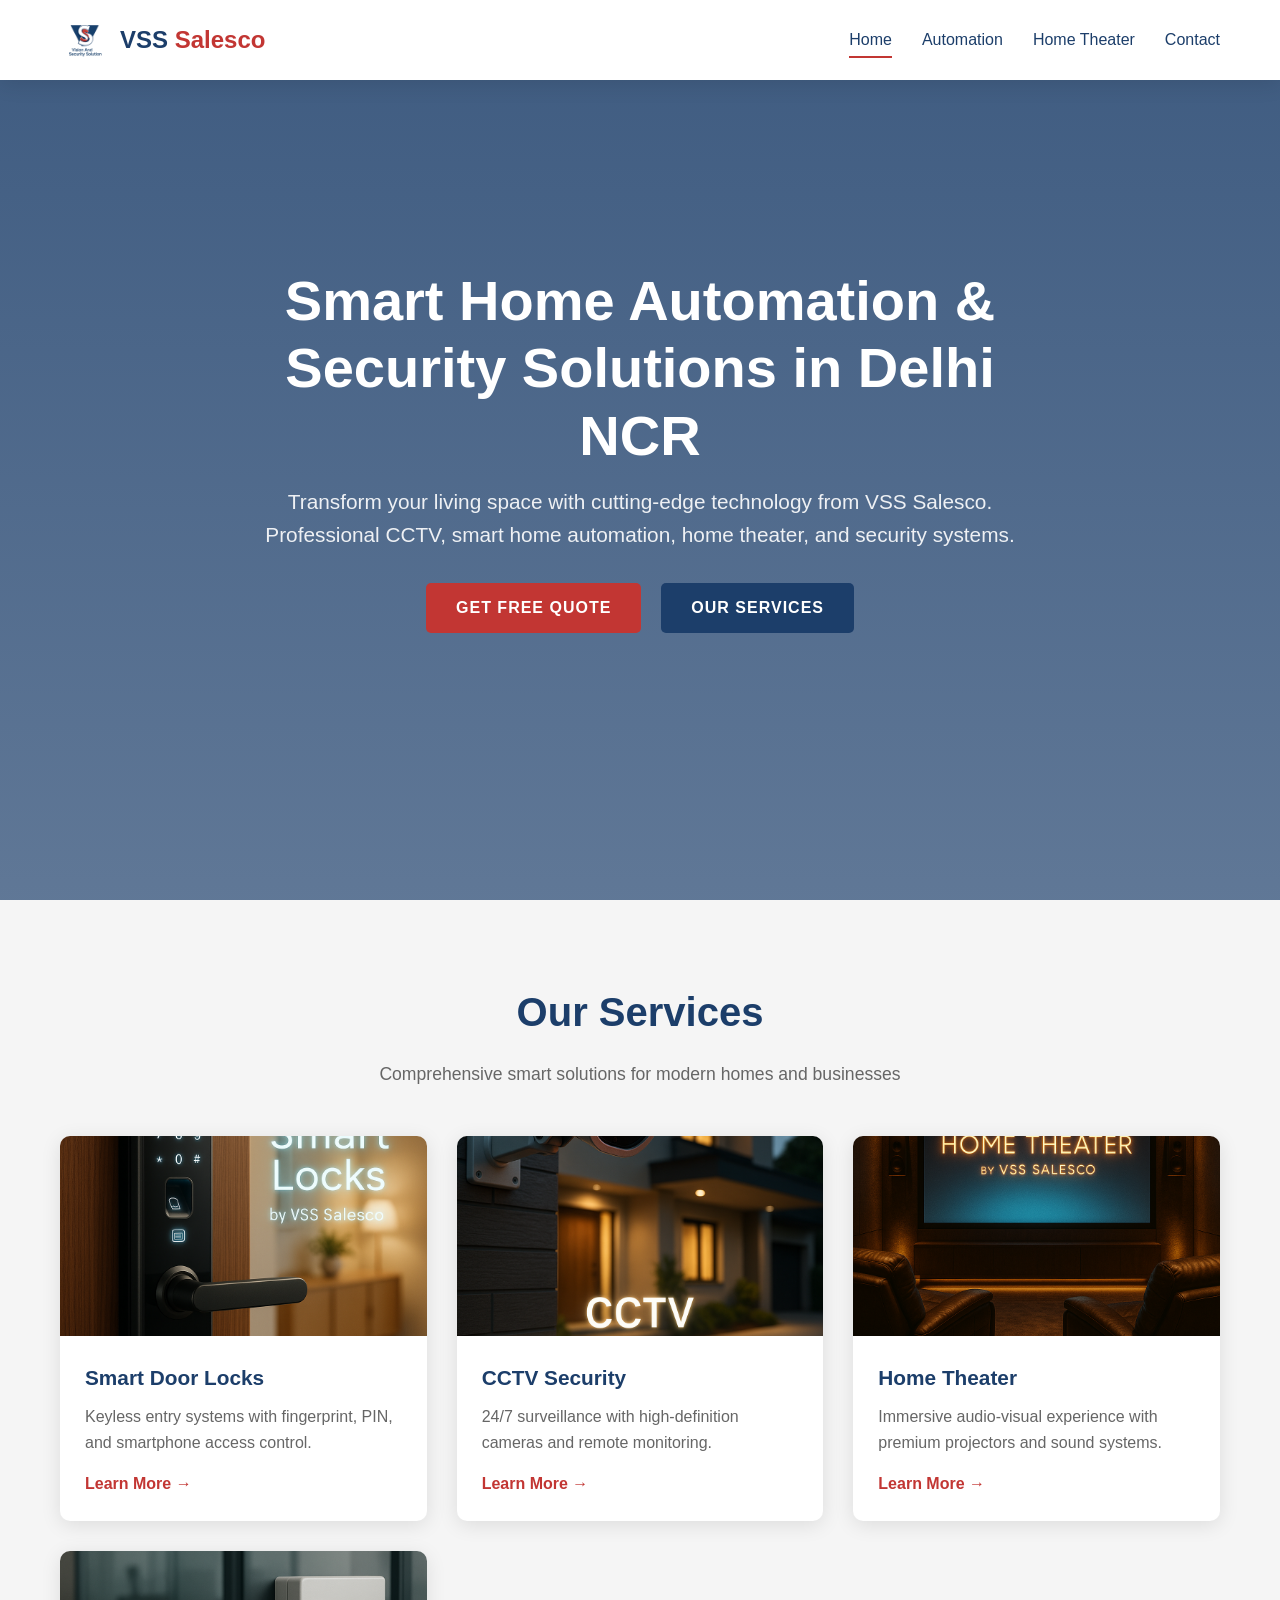
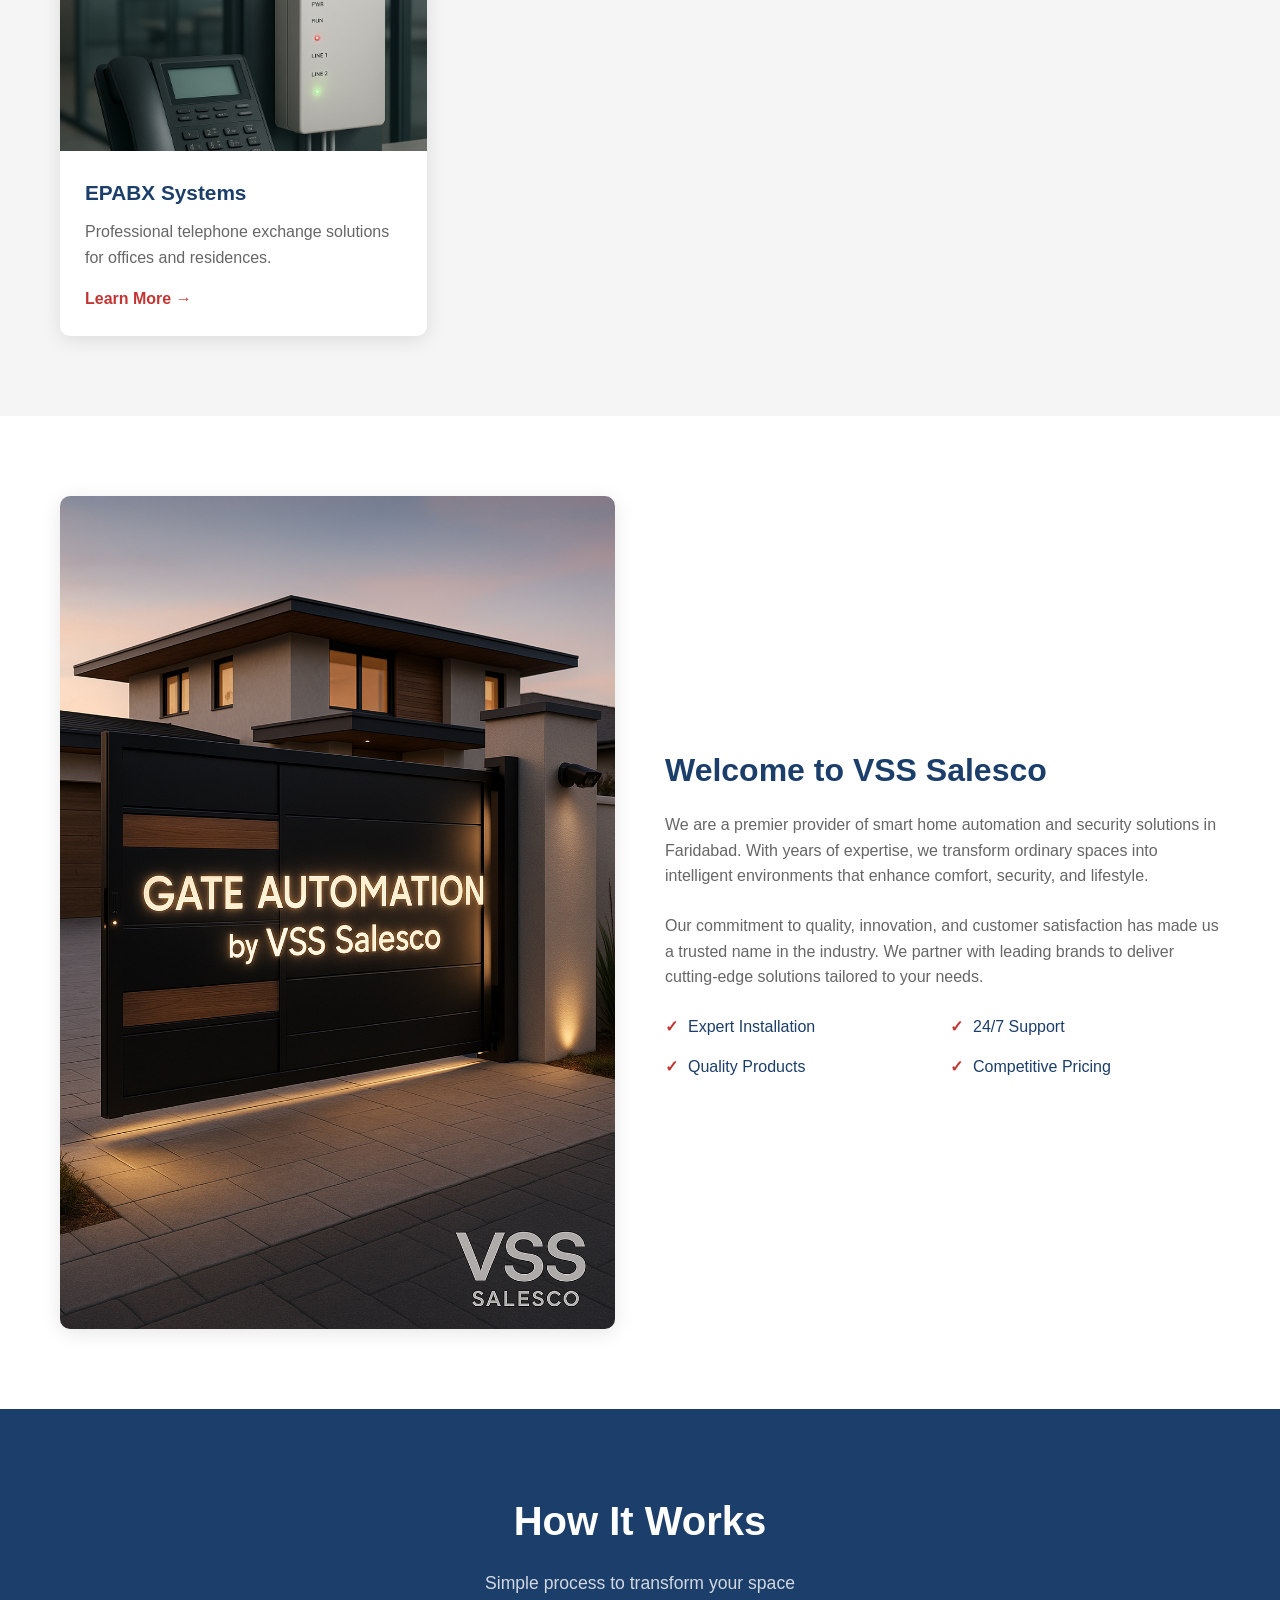
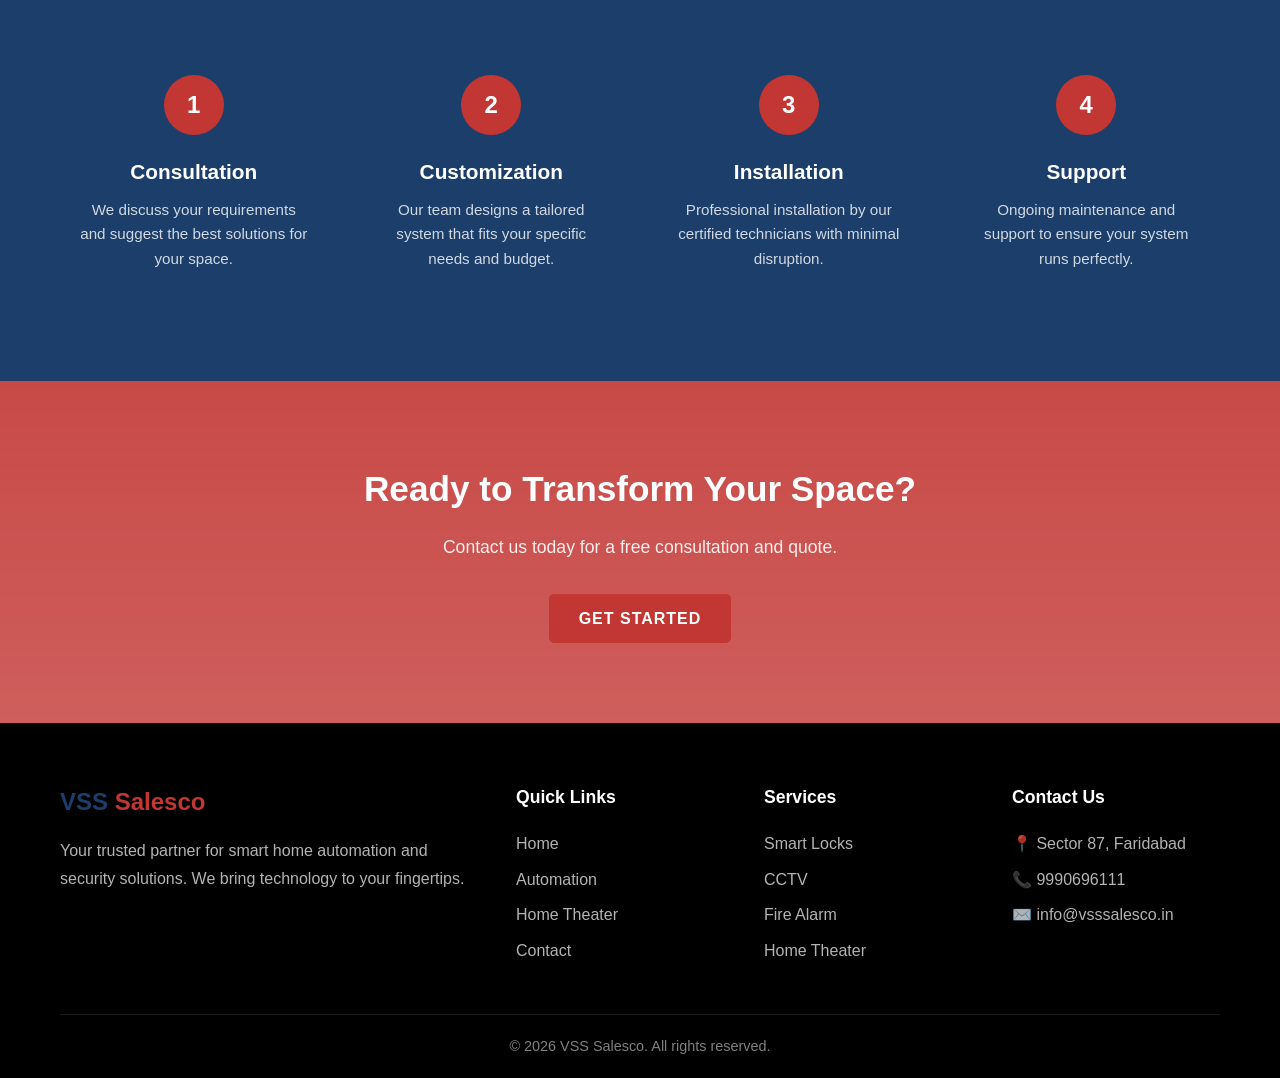
==== untitled folder/index.html @ 81b0b243 "Add files via upload" ====
<!DOCTYPE html>
<html lang="en">
<head>
    <meta charset="UTF-8">
    <meta name="viewport" content="width=device-width, initial-scale=1.0">
    <title>Smart Home Automation & Security Solutions in Delhi NCR | VSS Salesco</title>
    <meta name="description" content="VSS Salesco provides smart home automation, CCTV security systems, home theater installation, and access control solutions in Delhi NCR. Call 9990696111 for free consultation.">
    <meta name="keywords" content="smart home automation, home theater, CCTV security, security alarm, smart door lock, EPABX, fire alarm, Delhi NCR, Faridabad">
    <meta name="author" content="VSS Salesco">
    <meta name="robots" content="index, follow">
    
    <!-- OpenGraph -->
    <meta property="og:title" content="Smart Home Automation Experts | VSS Salesco">
    <meta property="og:description" content="Transform your home with automation, smart lighting, security systems, and premium home theater solutions in Delhi NCR.">
    <meta property="og:image" content="images/logo.png">
    <meta property="og:url" content="https://vsssalesco.in">
    <meta property="og:type" content="website">
    <meta property="og:locale" content="en_IN">
    
    <!-- Twitter Card -->
    <meta name="twitter:card" content="summary_large_image">
    <meta name="twitter:title" content="Smart Home Automation & Security Solutions | VSS Salesco">
    <meta name="twitter:description" content="Premium smart home automation, CCTV, and home theater solutions in Delhi NCR.">
    
    <link rel="canonical" href="https://vsssalesco.in/">
    <link rel="icon" type="image/png" href="images/logo.png">
    <link rel="stylesheet" href="style.css">
    
    <!-- Structured Data -->
    <script type="application/ld+json">
    {
        "@context": "https://schema.org",
        "@type": "LocalBusiness",
        "name": "VSS Salesco",
        "alternateName": "VSS Sales Co",
        "url": "https://vsssalesco.in",
        "logo": "https://vsssalesco.in/images/logo.png",
        "telephone": "+91-9990696111",
        "email": "info@vsssalesco.in",
        "address": {
            "@type": "PostalAddress",
            "addressLocality": "Faridabad",
            "addressRegion": "Haryana",
            "addressCountry": "IN"
        },
        "areaServed": {
            "@type": "State",
            "name": "Delhi NCR"
        },
        "openingHours": "Mo-Sat 09:00-19:00",
        "priceRange": "₹₹₹",
        "description": "Premier provider of smart home automation, security systems, and home theater solutions in Delhi NCR."
    }
    </script>
</head>
<body>
    <!-- Header -->
    <header class="header">
        <div class="header-inner">
            <a href="index.html" class="logo">
                <img src="images/logo.png" alt="VSS Salesco Logo">
                <span class="logo-text">VSS <span>Salesco</span></span>
            </a>
            <div class="nav-toggle" id="navToggle">
                <span></span>
                <span></span>
                <span></span>
            </div>
            <nav class="nav-menu" id="navMenu">
                <a href="index.html" class="nav-link active">Home</a>
                <a href="automation.html" class="nav-link">Automation</a>
                <a href="home-theater.html" class="nav-link">Home Theater</a>
                <a href="contact.html" class="nav-link">Contact</a>
            </nav>
        </div>
    </header>

    <!-- Hero Section -->
    <section class="hero">
        <div class="hero-content">
            <h1 class="hero-title">Smart Home Automation & Security Solutions in Delhi NCR</h1>
            <p class="hero-subtitle">Transform your living space with cutting-edge technology from VSS Salesco. Professional CCTV, smart home automation, home theater, and security systems.</p>
            <div class="hero-buttons">
                <a href="contact.html" class="btn btn-primary">Get Free Quote</a>
                <a href="automation.html" class="btn btn-secondary">Our Services</a>
            </div>
        </div>
    </section>

    <!-- Services Section -->
    <section class="services" id="services">
        <div class="container">
            <h2 class="section-title">Our Services</h2>
            <p class="section-subtitle">Comprehensive smart solutions for modern homes and businesses</p>
            <div class="services-grid">
                <div class="service-card">
                    <img src="images/20250622_2148_Futuristic Smart Door Lock_simple_compose_01jyc6w9jtejrsjv4a2svp40a8.png" alt="Smart Door Lock" class="service-image">
                    <div class="service-content">
                        <h3 class="service-title">Smart Door Locks</h3>
                        <p class="service-desc">Keyless entry systems with fingerprint, PIN, and smartphone access control.</p>
                        <a href="automation.html" class="service-link">Learn More →</a>
                    </div>
                </div>
                <div class="service-card">
                    <img src="images/20250622_2147_Modern CCTV Security_simple_compose_01jyc6r8fve2r9m92gsxjxsemx.png" alt="CCTV Security" class="service-image">
                    <div class="service-content">
                        <h3 class="service-title">CCTV Security</h3>
                        <p class="service-desc">24/7 surveillance with high-definition cameras and remote monitoring.</p>
                        <a href="automation.html" class="service-link">Learn More →</a>
                    </div>
                </div>
                <div class="service-card">
                    <img src="images/20250622_2144_Luxury Home Theater Setup_simple_compose_01jyc6mddbecarhdptf84sh6nm.png" alt="Home Theater" class="service-image">
                    <div class="service-content">
                        <h3 class="service-title">Home Theater</h3>
                        <p class="service-desc">Immersive audio-visual experience with premium projectors and sound systems.</p>
                        <a href="home-theater.html" class="service-link">Learn More →</a>
                    </div>
                </div>
                <div class="service-card">
                    <img src="images/20250622_2149_Modern EPABX Setup_simple_compose_01jyc6y664fq9bn2rea4nrs0zk.png" alt="EPABX Systems" class="service-image">
                    <div class="service-content">
                        <h3 class="service-title">EPABX Systems</h3>
                        <p class="service-desc">Professional telephone exchange solutions for offices and residences.</p>
                        <a href="automation.html" class="service-link">Learn More →</a>
                    </div>
                </div>
            </div>
        </div>
    </section>

    <!-- About Section -->
    <section class="about" id="about">
        <div class="container">
            <div class="about-grid">
                <div class="about-image">
                    <img src="images/20250622_2145_Luxury Villa Entrance_simple_compose_01jyc6naa8evbtzf0hjhajeab7.png" alt="Smart Home">
                </div>
                <div class="about-content">
                    <h2>Welcome to VSS Salesco</h2>
                    <p>We are a premier provider of smart home automation and security solutions in Faridabad. With years of expertise, we transform ordinary spaces into intelligent environments that enhance comfort, security, and lifestyle.</p>
                    <p>Our commitment to quality, innovation, and customer satisfaction has made us a trusted name in the industry. We partner with leading brands to deliver cutting-edge solutions tailored to your needs.</p>
                    <div class="about-features">
                        <div class="about-feature">Expert Installation</div>
                        <div class="about-feature">24/7 Support</div>
                        <div class="about-feature">Quality Products</div>
                        <div class="about-feature">Competitive Pricing</div>
                    </div>
                </div>
            </div>
        </div>
    </section>

    <!-- Process Section -->
    <section class="process">
        <div class="container">
            <h2 class="section-title">How It Works</h2>
            <p class="section-subtitle">Simple process to transform your space</p>
            <div class="process-grid">
                <div class="process-step">
                    <div class="process-number">1</div>
                    <h3 class="process-title">Consultation</h3>
                    <p class="process-desc">We discuss your requirements and suggest the best solutions for your space.</p>
                </div>
                <div class="process-step">
                    <div class="process-number">2</div>
                    <h3 class="process-title">Customization</h3>
                    <p class="process-desc">Our team designs a tailored system that fits your specific needs and budget.</p>
                </div>
                <div class="process-step">
                    <div class="process-number">3</div>
                    <h3 class="process-title">Installation</h3>
                    <p class="process-desc">Professional installation by our certified technicians with minimal disruption.</p>
                </div>
                <div class="process-step">
                    <div class="process-number">4</div>
                    <h3 class="process-title">Support</h3>
                    <p class="process-desc">Ongoing maintenance and support to ensure your system runs perfectly.</p>
                </div>
            </div>
        </div>
    </section>

    <!-- CTA Section -->
    <section class="cta">
        <div class="container">
            <h2>Ready to Transform Your Space?</h2>
            <p>Contact us today for a free consultation and quote.</p>
            <a href="contact.html" class="btn btn-primary">Get Started</a>
        </div>
    </section>

    <!-- Footer -->
    <footer class="footer">
        <div class="container">
            <div class="footer-grid">
                <div class="footer-brand">
                    <h3 class="logo-text">VSS <span>Salesco</span></h3>
                    <p>Your trusted partner for smart home automation and security solutions. We bring technology to your fingertips.</p>
                </div>
                <div class="footer-links">
                    <h4 class="footer-title">Quick Links</h4>
                    <ul>
                        <li><a href="index.html">Home</a></li>
                        <li><a href="automation.html">Automation</a></li>
                        <li><a href="home-theater.html">Home Theater</a></li>
                        <li><a href="contact.html">Contact</a></li>
                    </ul>
                </div>
                <div class="footer-links">
                    <h4 class="footer-title">Services</h4>
                    <ul>
                        <li><a href="automation.html">Smart Locks</a></li>
                        <li><a href="automation.html">CCTV</a></li>
                        <li><a href="automation.html">Fire Alarm</a></li>
                        <li><a href="home-theater.html">Home Theater</a></li>
                    </ul>
                </div>
                <div class="footer-contact">
                    <h4 class="footer-title">Contact Us</h4>
                    <p>📍 Sector 87, Faridabad</p>
                    <p>📞 9990696111</p>
                    <p>✉️ info@vsssalesco.in</p>
                </div>
            </div>
            <div class="footer-bottom">
                <p>&copy; 2026 VSS Salesco. All rights reserved.</p>
            </div>
        </div>
    </footer>

    <script src="script.js"></script>
</body>
</html>
---- untitled folder/style.css ----
:root {
    --primary: #1c3e6a;
    --primary-dark: #152d52;
    --accent: #c23633;
    --accent-dark: #a12c2a;
    --black: #000000;
    --white: #ffffff;
    --gray-light: #f5f5f5;
    --gray: #666666;
    --shadow: 0 4px 20px rgba(0,0,0,0.1);
    --transition: all 0.3s ease;
}

* {
    margin: 0;
    padding: 0;
    box-sizing: border-box;
}

html {
    scroll-behavior: smooth;
}

body {
    font-family: 'Segoe UI', Tahoma, Geneva, Verdana, sans-serif;
    line-height: 1.6;
    color: var(--black);
    background-color: var(--white);
}

a {
    text-decoration: none;
    color: inherit;
    transition: var(--transition);
}

ul {
    list-style: none;
}

img {
    max-width: 100%;
    height: auto;
    display: block;
}

.container {
    max-width: 1200px;
    margin: 0 auto;
    padding: 0 20px;
}

.btn {
    display: inline-block;
    padding: 12px 30px;
    border-radius: 5px;
    font-weight: 600;
    text-transform: uppercase;
    letter-spacing: 1px;
    cursor: pointer;
    border: none;
    transition: var(--transition);
}

.btn-primary {
    background-color: var(--accent);
    color: var(--white);
}

.btn-primary:hover {
    background-color: var(--accent-dark);
    transform: translateY(-2px);
}

.btn-secondary {
    background-color: var(--primary);
    color: var(--white);
}

.btn-secondary:hover {
    background-color: var(--primary-dark);
    transform: translateY(-2px);
}

.section-title {
    font-size: 2.5rem;
    color: var(--primary);
    text-align: center;
    margin-bottom: 1rem;
}

.section-subtitle {
    text-align: center;
    color: var(--gray);
    margin-bottom: 3rem;
    font-size: 1.1rem;
}

section {
    padding: 80px 0;
}

/* Header */
.header {
    background-color: var(--white);
    box-shadow: var(--shadow);
    position: fixed;
    width: 100%;
    top: 0;
    z-index: 1000;
}

.header-inner {
    display: flex;
    justify-content: space-between;
    align-items: center;
    padding: 15px 20px;
    max-width: 1200px;
    margin: 0 auto;
}

.logo {
    display: flex;
    align-items: center;
    gap: 10px;
}

.logo img {
    width: 50px;
    height: 50px;
    object-fit: contain;
}

.logo-text {
    font-size: 1.5rem;
    font-weight: 700;
    color: var(--primary);
}

.logo-text span {
    color: var(--accent);
}

.nav-toggle {
    display: none;
    flex-direction: column;
    gap: 5px;
    cursor: pointer;
    padding: 5px;
}

.nav-toggle span {
    width: 25px;
    height: 3px;
    background-color: var(--primary);
    transition: var(--transition);
}

.nav-menu {
    display: flex;
    gap: 30px;
}

.nav-link {
    font-weight: 500;
    color: var(--primary);
    position: relative;
}

.nav-link::after {
    content: '';
    position: absolute;
    bottom: -5px;
    left: 0;
    width: 0;
    height: 2px;
    background-color: var(--accent);
    transition: var(--transition);
}

.nav-link:hover::after,
.nav-link.active::after {
    width: 100%;
}

.nav-link:hover {
    color: var(--accent);
}

/* Hero Section */
.hero {
    height: 100vh;
    min-height: 600px;
    background: linear-gradient(rgba(28, 62, 106, 0.85), rgba(28, 62, 106, 0.7)),
                url('images/hero.jpg') center/cover no-repeat;
    display: flex;
    align-items: center;
    justify-content: center;
    text-align: center;
    padding-top: 80px;
}

.hero-content {
    max-width: 800px;
    padding: 20px;
}

.hero-title {
    font-size: 3.5rem;
    color: var(--white);
    margin-bottom: 1rem;
    line-height: 1.2;
}

.hero-title span {
    color: var(--accent);
}

.hero-subtitle {
    font-size: 1.3rem;
    color: rgba(255,255,255,0.9);
    margin-bottom: 2rem;
}

.hero-buttons {
    display: flex;
    gap: 20px;
    justify-content: center;
    flex-wrap: wrap;
}

/* Services Section */
.services {
    background-color: var(--gray-light);
}

.services-grid {
    display: grid;
    grid-template-columns: repeat(auto-fit, minmax(280px, 1fr));
    gap: 30px;
}

.service-card {
    background: var(--white);
    border-radius: 10px;
    overflow: hidden;
    box-shadow: var(--shadow);
    transition: var(--transition);
}

.service-card:hover {
    transform: translateY(-10px);
    box-shadow: 0 8px 30px rgba(0,0,0,0.15);
}

.service-image {
    width: 100%;
    height: 200px;
    object-fit: cover;
}

.service-content {
    padding: 25px;
}

.service-title {
    font-size: 1.3rem;
    color: var(--primary);
    margin-bottom: 10px;
}

.service-desc {
    color: var(--gray);
    margin-bottom: 15px;
}

.service-link {
    color: var(--accent);
    font-weight: 600;
}

.service-link:hover {
    text-decoration: underline;
}

/* About Section */
.about {
    background: var(--white);
}

.about-grid {
    display: grid;
    grid-template-columns: 1fr 1fr;
    gap: 50px;
    align-items: center;
}

.about-image img {
    border-radius: 10px;
    box-shadow: var(--shadow);
}

.about-content h2 {
    font-size: 2rem;
    color: var(--primary);
    margin-bottom: 1rem;
}

.about-content p {
    color: var(--gray);
    margin-bottom: 1.5rem;
}

.about-features {
    display: grid;
    grid-template-columns: 1fr 1fr;
    gap: 15px;
    margin-top: 20px;
}

.about-feature {
    display: flex;
    align-items: center;
    gap: 10px;
    color: var(--primary);
    font-weight: 500;
}

.about-feature::before {
    content: '✓';
    color: var(--accent);
    font-weight: bold;
}

/* Process Section */
.process {
    background-color: var(--primary);
    color: var(--white);
}

.process .section-title {
    color: var(--white);
}

.process .section-subtitle {
    color: rgba(255,255,255,0.8);
}

.process-grid {
    display: grid;
    grid-template-columns: repeat(auto-fit, minmax(200px, 1fr));
    gap: 30px;
    text-align: center;
}

.process-step {
    padding: 30px 20px;
}

.process-number {
    width: 60px;
    height: 60px;
    background: var(--accent);
    border-radius: 50%;
    display: flex;
    align-items: center;
    justify-content: center;
    font-size: 1.5rem;
    font-weight: 700;
    margin: 0 auto 20px;
}

.process-title {
    font-size: 1.3rem;
    margin-bottom: 10px;
}

.process-desc {
    opacity: 0.8;
    font-size: 0.95rem;
}

/* CTA Section */
.cta {
    background: linear-gradient(rgba(194, 54, 51, 0.9), rgba(194, 54, 51, 0.8)),
                url('images/hero.jpg') center/cover no-repeat;
    text-align: center;
    color: var(--white);
}

.cta h2 {
    font-size: 2.2rem;
    margin-bottom: 1rem;
}

.cta p {
    font-size: 1.1rem;
    margin-bottom: 2rem;
    opacity: 0.9;
}

/* Footer */
.footer {
    background-color: var(--black);
    color: var(--white);
    padding: 60px 0 20px;
}

.footer-grid {
    display: grid;
    grid-template-columns: 2fr 1fr 1fr 1fr;
    gap: 40px;
    margin-bottom: 40px;
}

.footer-brand p {
    color: rgba(255,255,255,0.7);
    margin-top: 15px;
    line-height: 1.8;
}

.footer-title {
    font-size: 1.1rem;
    margin-bottom: 20px;
    color: var(--white);
}

.footer-links li {
    margin-bottom: 10px;
}

.footer-links a {
    color: rgba(255,255,255,0.7);
}

.footer-links a:hover {
    color: var(--accent);
}

.footer-contact p {
    display: flex;
    align-items: center;
    gap: 10px;
    color: rgba(255,255,255,0.7);
    margin-bottom: 10px;
}

.footer-bottom {
    border-top: 1px solid rgba(255,255,255,0.1);
    padding-top: 20px;
    text-align: center;
    color: rgba(255,255,255,0.5);
    font-size: 0.9rem;
}

/* Page Header */
.page-header {
    background: linear-gradient(rgba(28, 62, 106, 0.9), rgba(28, 62, 106, 0.8)),
                url('images/hero.jpg') center/cover no-repeat;
    padding: 150px 0 80px;
    text-align: center;
    color: var(--white);
}

.page-header h1 {
    font-size: 3rem;
    margin-bottom: 1rem;
}

.page-header p {
    font-size: 1.2rem;
    opacity: 0.9;
}

/* Contact Page */
.contact-section {
    padding: 80px 0;
}

.contact-grid {
    display: grid;
    grid-template-columns: 1fr 1fr;
    gap: 50px;
}

.contact-info h3 {
    font-size: 1.5rem;
    color: var(--primary);
    margin-bottom: 20px;
}

.contact-item {
    display: flex;
    align-items: flex-start;
    gap: 15px;
    margin-bottom: 25px;
}

.contact-icon {
    width: 50px;
    height: 50px;
    background: var(--primary);
    border-radius: 50%;
    display: flex;
    align-items: center;
    justify-content: center;
    color: var(--white);
    font-size: 1.2rem;
    flex-shrink: 0;
}

.contact-details h4 {
    color: var(--primary);
    margin-bottom: 5px;
}

.contact-details p {
    color: var(--gray);
}

.contact-form {
    background: var(--gray-light);
    padding: 40px;
    border-radius: 10px;
}

.form-group {
    margin-bottom: 20px;
}

.form-group label {
    display: block;
    margin-bottom: 8px;
    font-weight: 500;
    color: var(--primary);
}

.form-group input,
.form-group textarea,
.form-group select {
    width: 100%;
    padding: 12px 15px;
    border: 1px solid #ddd;
    border-radius: 5px;
    font-size: 1rem;
    transition: var(--transition);
}

.form-group input:focus,
.form-group textarea:focus,
.form-group select:focus {
    outline: none;
    border-color: var(--primary);
}

/* Products Grid */
.products-grid {
    display: grid;
    grid-template-columns: repeat(auto-fit, minmax(300px, 1fr));
    gap: 30px;
}

.product-card {
    background: var(--white);
    border-radius: 10px;
    overflow: hidden;
    box-shadow: var(--shadow);
    transition: var(--transition);
}

.product-card:hover {
    transform: translateY(-5px);
    box-shadow: 0 8px 30px rgba(0,0,0,0.15);
}

.product-image {
    width: 100%;
    height: 250px;
    object-fit: cover;
}

.product-content {
    padding: 25px;
}

.product-title {
    font-size: 1.2rem;
    color: var(--primary);
    margin-bottom: 10px;
}

.product-desc {
    color: var(--gray);
    margin-bottom: 15px;
}

/* Features List */
.features-grid {
    display: grid;
    grid-template-columns: repeat(auto-fit, minmax(250px, 1fr));
    gap: 20px;
    margin-top: 30px;
}

.feature-item {
    display: flex;
    align-items: flex-start;
    gap: 15px;
    padding: 20px;
    background: var(--gray-light);
    border-radius: 8px;
}

.feature-icon {
    width: 40px;
    height: 40px;
    background: var(--accent);
    border-radius: 50%;
    display: flex;
    align-items: center;
    justify-content: center;
    color: var(--white);
    flex-shrink: 0;
}

.feature-text h4 {
    color: var(--primary);
    margin-bottom: 5px;
}

.feature-text p {
    color: var(--gray);
    font-size: 0.9rem;
}

/* Mobile Responsive */
@media (max-width: 992px) {
    .hero-title {
        font-size: 2.5rem;
    }

    .about-grid {
        grid-template-columns: 1fr;
    }

    .footer-grid {
        grid-template-columns: 1fr 1fr;
    }
}

@media (max-width: 768px) {
    .nav-toggle {
        display: flex;
    }

    .nav-menu {
        position: absolute;
        top: 100%;
        left: 0;
        width: 100%;
        background: var(--white);
        flex-direction: column;
        gap: 0;
        box-shadow: var(--shadow);
        display: none;
    }

    .nav-menu.active {
        display: flex;
    }

    .nav-link {
        padding: 15px 20px;
        border-bottom: 1px solid #eee;
    }

    .hero-title {
        font-size: 2rem;
    }

    .hero-buttons {
        flex-direction: column;
        align-items: center;
    }

    .section-title {
        font-size: 2rem;
    }

    .about-features {
        grid-template-columns: 1fr;
    }

    .contact-grid {
        grid-template-columns: 1fr;
    }

    .footer-grid {
        grid-template-columns: 1fr;
        text-align: center;
    }
}

@media (max-width: 480px) {
    .hero-title {
        font-size: 1.8rem;
    }

    .page-header h1 {
        font-size: 2rem;
    }

    section {
        padding: 60px 0;
    }
}
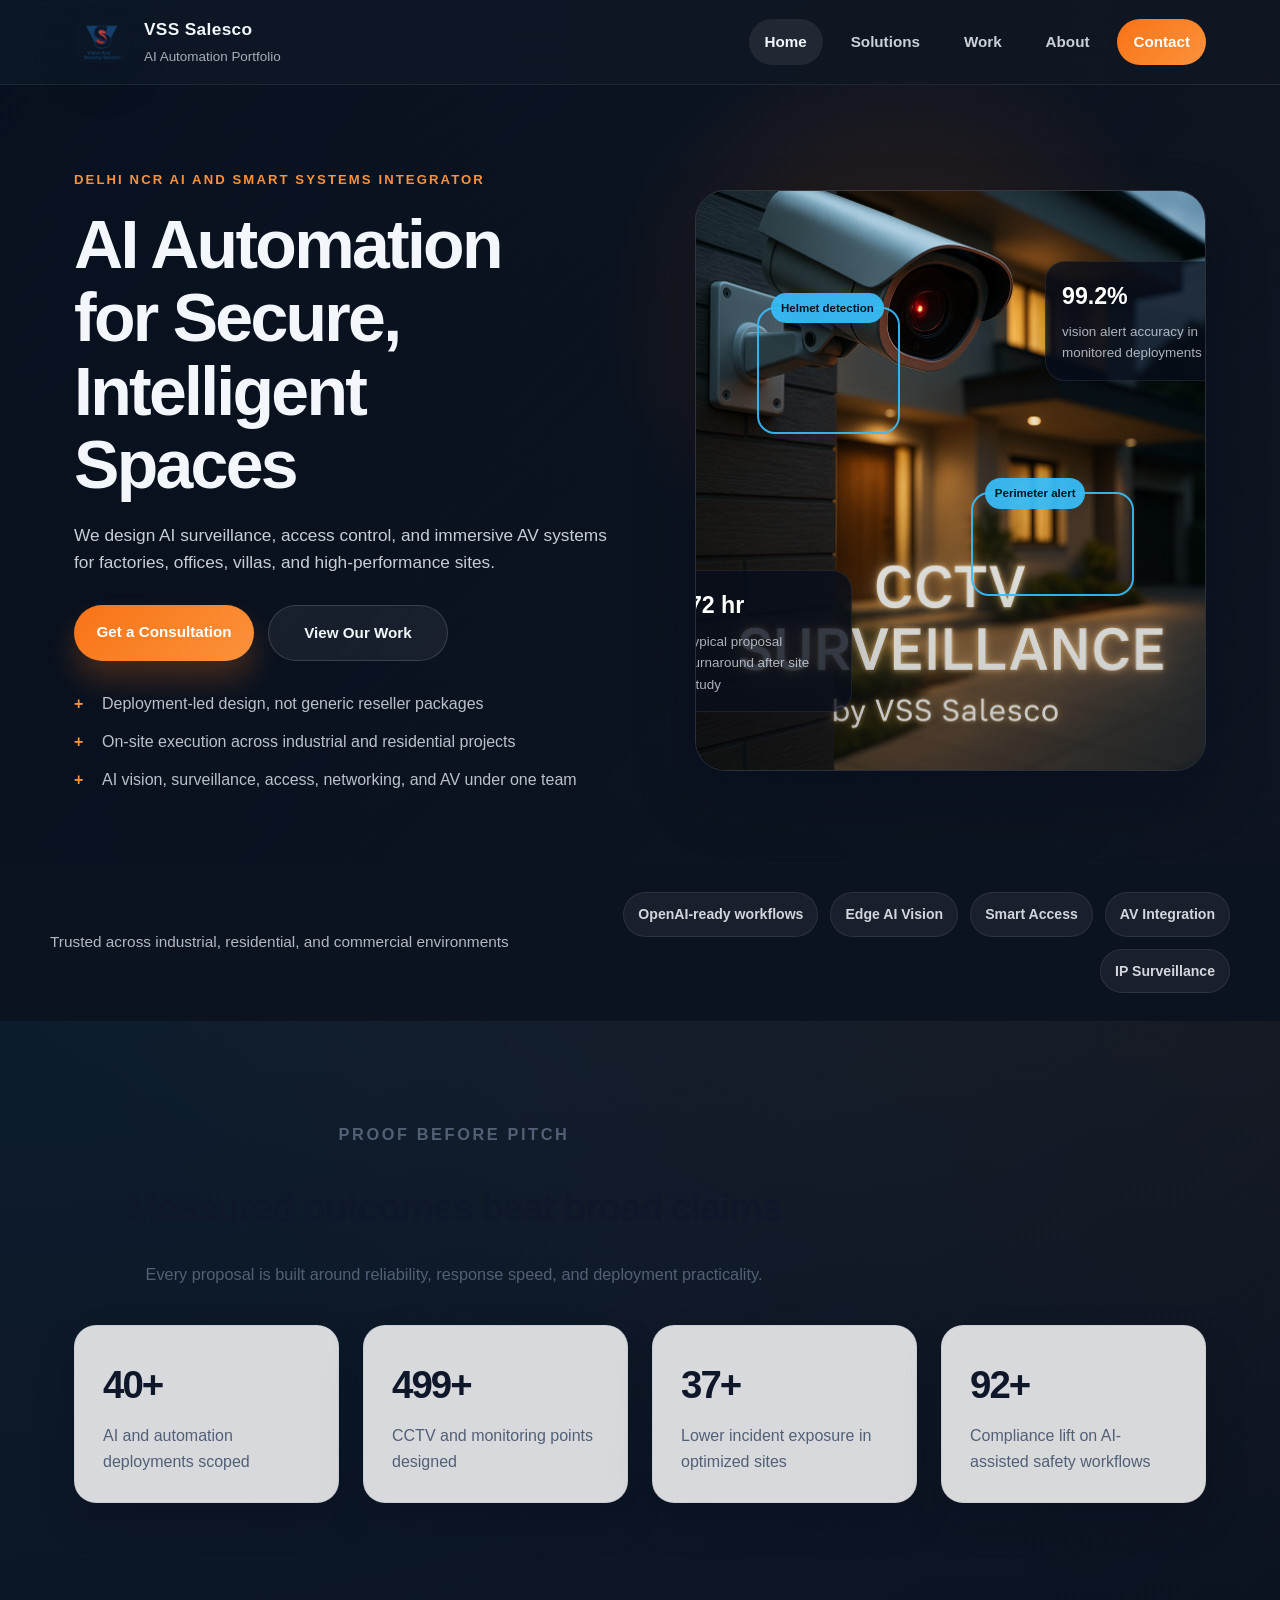
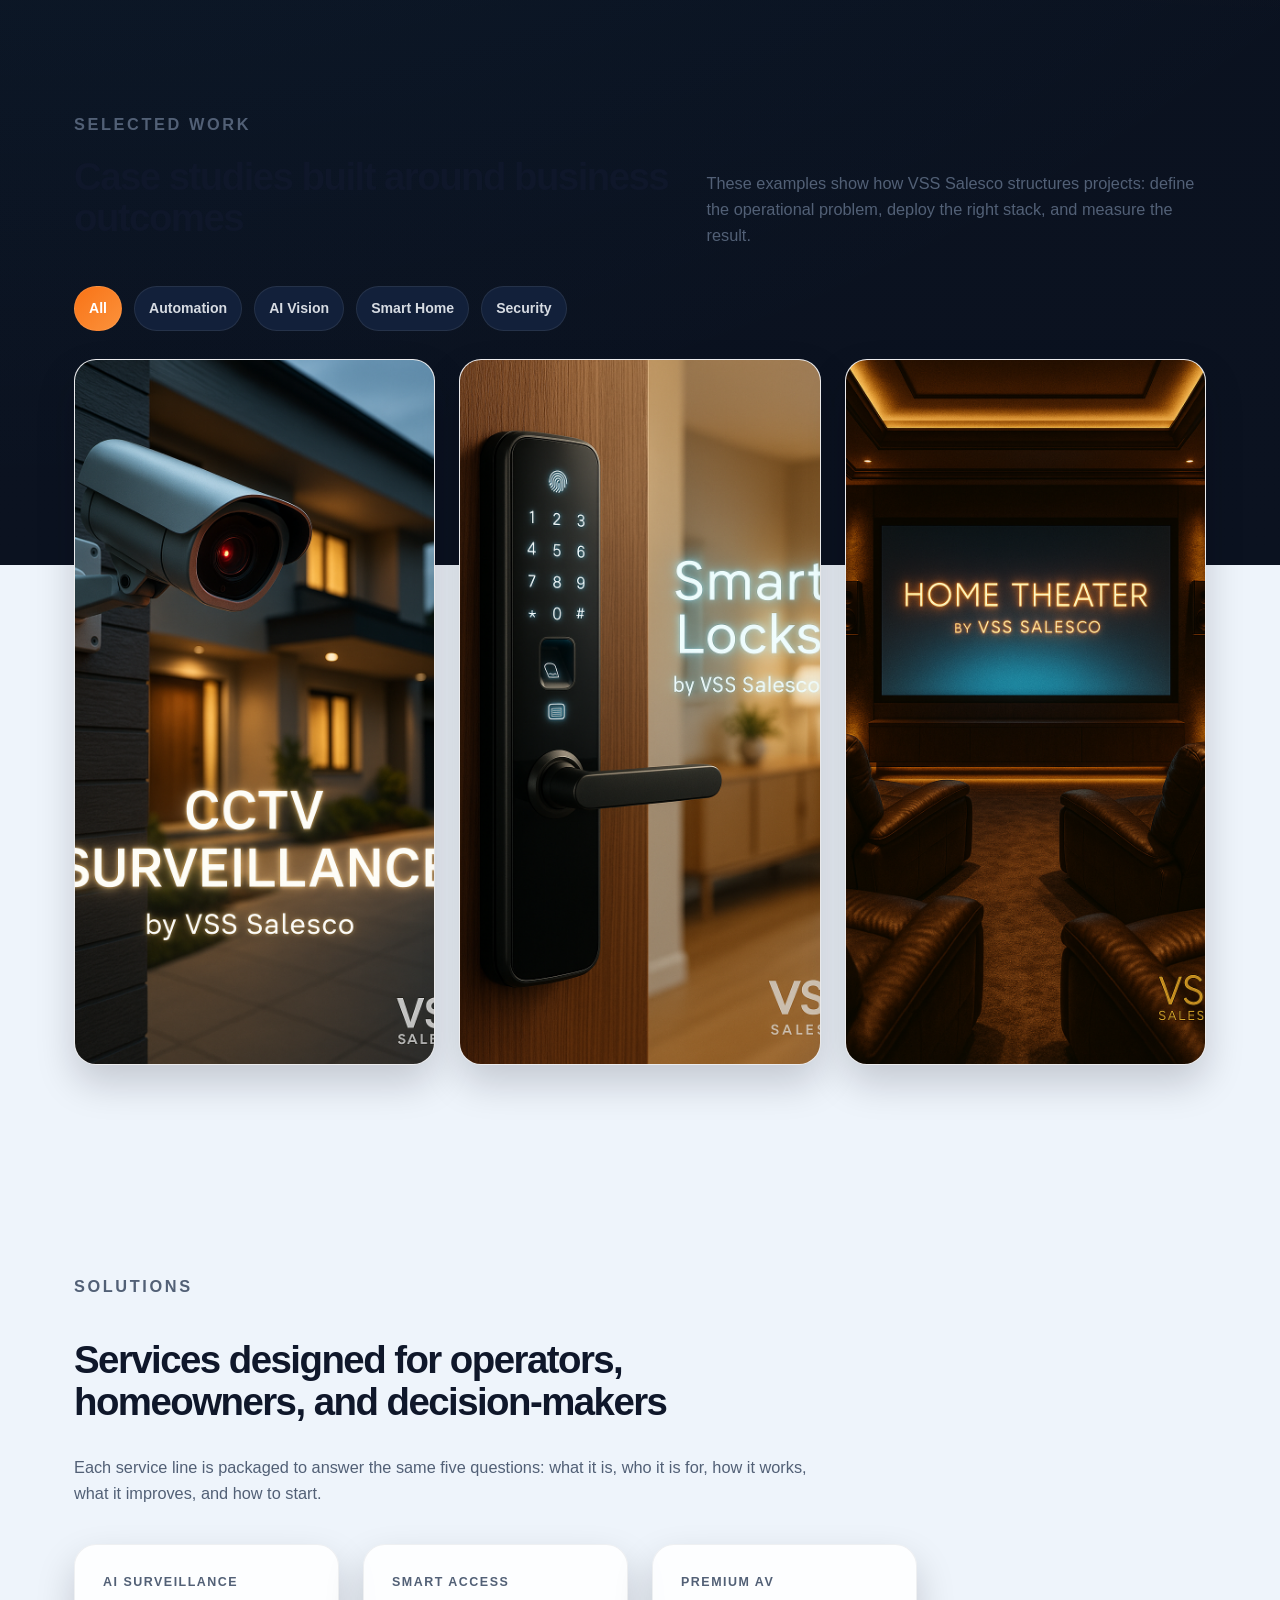
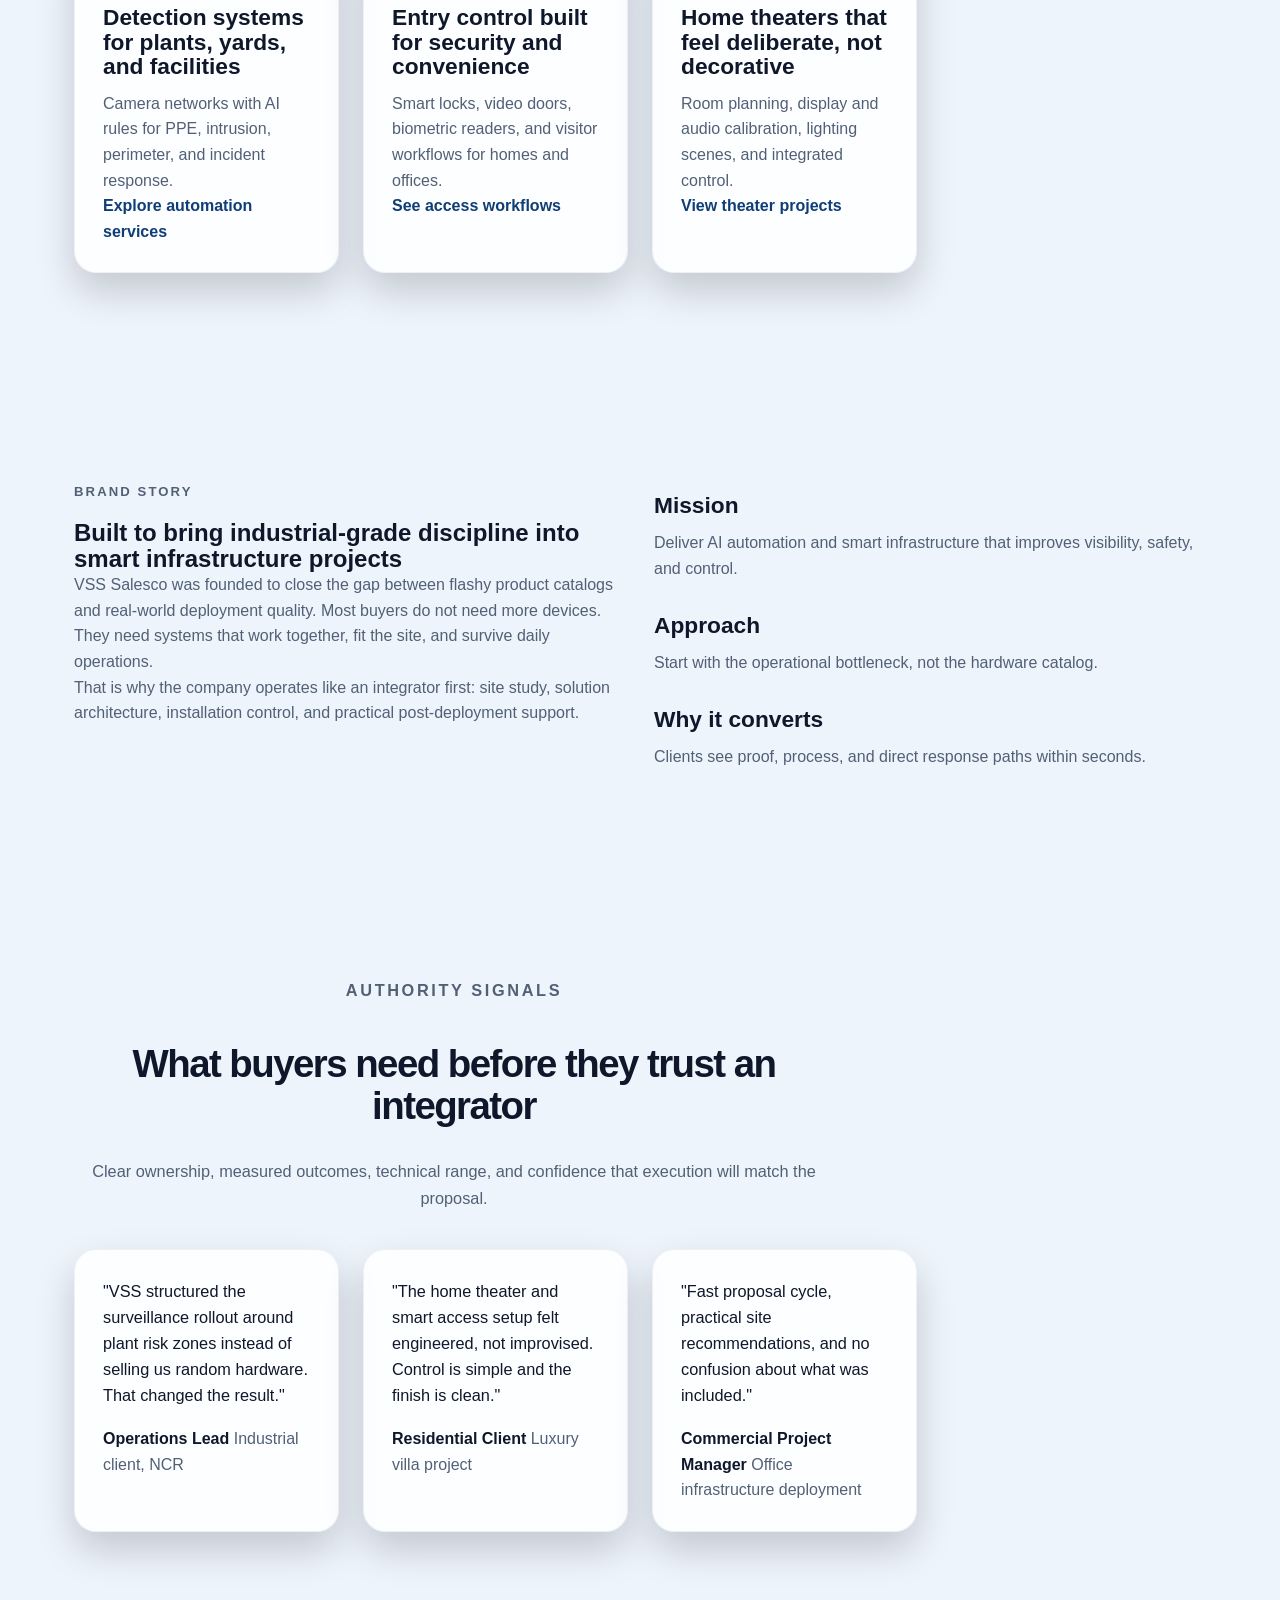
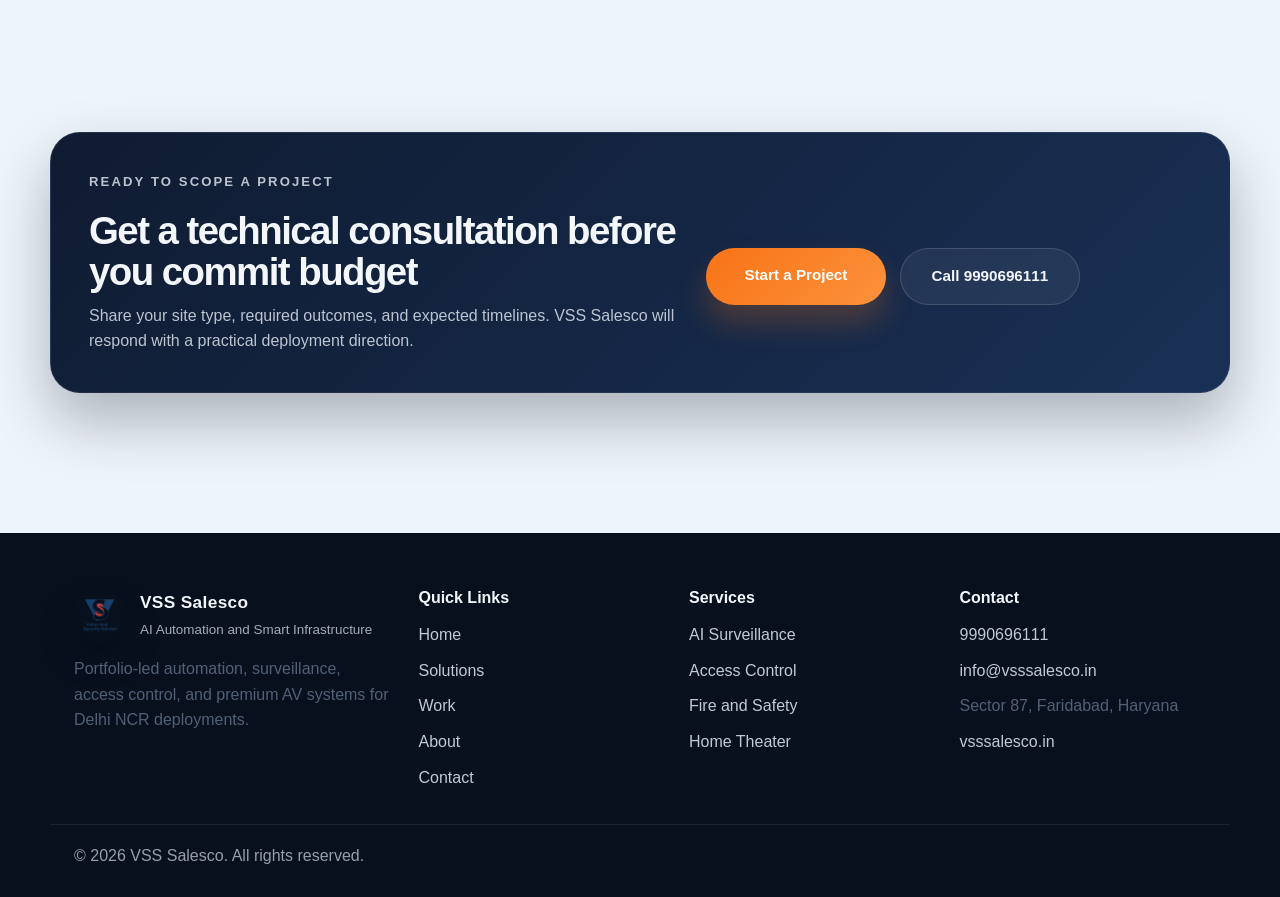
==== commit 67491965: "Add files via upload" ====
--- a/untitled folder/index.html
+++ b/untitled folder/index.html
@@ -3,229 +3,352 @@
 <head>
     <meta charset="UTF-8">
     <meta name="viewport" content="width=device-width, initial-scale=1.0">
-    <title>Smart Home Automation & Security Solutions in Delhi NCR | VSS Salesco</title>
-    <meta name="description" content="VSS Salesco provides smart home automation, CCTV security systems, home theater installation, and access control solutions in Delhi NCR. Call 9990696111 for free consultation.">
-    <meta name="keywords" content="smart home automation, home theater, CCTV security, security alarm, smart door lock, EPABX, fire alarm, Delhi NCR, Faridabad">
+    <title>AI Automation and Smart Infrastructure | VSS Salesco</title>
+    <meta name="description" content="VSS Salesco builds AI automation, surveillance, access control, and home theater systems for factories, offices, and premium homes in Delhi NCR.">
+    <meta name="keywords" content="AI automation Delhi NCR, smart surveillance, access control, home theater integration, industrial automation, VSS Salesco">
     <meta name="author" content="VSS Salesco">
     <meta name="robots" content="index, follow">
-    
-    <!-- OpenGraph -->
-    <meta property="og:title" content="Smart Home Automation Experts | VSS Salesco">
-    <meta property="og:description" content="Transform your home with automation, smart lighting, security systems, and premium home theater solutions in Delhi NCR.">
-    <meta property="og:image" content="images/logo.png">
-    <meta property="og:url" content="https://vsssalesco.in">
+    <meta property="og:title" content="AI Automation and Smart Infrastructure | VSS Salesco">
+    <meta property="og:description" content="Portfolio-led automation, surveillance, and smart infrastructure solutions for modern businesses and homes.">
+    <meta property="og:image" content="https://vsssalesco.in/images/20250622_2147_Modern CCTV Security_simple_compose_01jyc6r8fve2r9m92gsxjxsemx.png">
+    <meta property="og:url" content="https://vsssalesco.in/">
     <meta property="og:type" content="website">
     <meta property="og:locale" content="en_IN">
-    
-    <!-- Twitter Card -->
     <meta name="twitter:card" content="summary_large_image">
-    <meta name="twitter:title" content="Smart Home Automation & Security Solutions | VSS Salesco">
-    <meta name="twitter:description" content="Premium smart home automation, CCTV, and home theater solutions in Delhi NCR.">
-    
+    <meta name="twitter:title" content="AI Automation and Smart Infrastructure | VSS Salesco">
+    <meta name="twitter:description" content="AI surveillance, smart automation, and premium AV deployments designed to convert operational complexity into control.">
     <link rel="canonical" href="https://vsssalesco.in/">
     <link rel="icon" type="image/png" href="images/logo.png">
     <link rel="stylesheet" href="style.css">
-    
-    <!-- Structured Data -->
     <script type="application/ld+json">
     {
         "@context": "https://schema.org",
         "@type": "LocalBusiness",
         "name": "VSS Salesco",
-        "alternateName": "VSS Sales Co",
+        "alternateName": "VSS Sales Corporation",
         "url": "https://vsssalesco.in",
         "logo": "https://vsssalesco.in/images/logo.png",
         "telephone": "+91-9990696111",
         "email": "info@vsssalesco.in",
         "address": {
             "@type": "PostalAddress",
+            "streetAddress": "Sector 87",
             "addressLocality": "Faridabad",
             "addressRegion": "Haryana",
+            "postalCode": "121002",
             "addressCountry": "IN"
         },
-        "areaServed": {
-            "@type": "State",
-            "name": "Delhi NCR"
-        },
-        "openingHours": "Mo-Sat 09:00-19:00",
-        "priceRange": "₹₹₹",
-        "description": "Premier provider of smart home automation, security systems, and home theater solutions in Delhi NCR."
+        "areaServed": [
+            "Delhi NCR",
+            "Faridabad",
+            "Gurugram",
+            "Noida"
+        ],
+        "openingHours": "Mo-Sa 09:00-19:00",
+        "priceRange": "INR 50000 - 2500000",
+        "description": "VSS Salesco designs AI-powered automation, surveillance, access control, and home theater systems for industrial and premium residential projects."
     }
     </script>
 </head>
-<body>
-    <!-- Header -->
-    <header class="header">
-        <div class="header-inner">
-            <a href="index.html" class="logo">
-                <img src="images/logo.png" alt="VSS Salesco Logo">
-                <span class="logo-text">VSS <span>Salesco</span></span>
+<body data-page="home">
+    <header class="site-header">
+        <div class="container header-inner">
+            <a href="index.html" class="brand-mark" aria-label="VSS Salesco home">
+                <img src="images/logo.png" alt="VSS Salesco logo" width="56" height="56">
+                <span class="brand-copy">
+                    <span class="brand-title">VSS Salesco</span>
+                    <span class="brand-subtitle">AI Automation Portfolio</span>
+                </span>
             </a>
-            <div class="nav-toggle" id="navToggle">
+            <button class="nav-toggle" id="navToggle" type="button" aria-expanded="false" aria-controls="navMenu" aria-label="Open navigation">
                 <span></span>
                 <span></span>
                 <span></span>
-            </div>
-            <nav class="nav-menu" id="navMenu">
+            </button>
+            <nav class="nav-menu" id="navMenu" aria-label="Main navigation">
                 <a href="index.html" class="nav-link active">Home</a>
-                <a href="automation.html" class="nav-link">Automation</a>
-                <a href="home-theater.html" class="nav-link">Home Theater</a>
-                <a href="contact.html" class="nav-link">Contact</a>
+                <a href="automation.html" class="nav-link">Solutions</a>
+                <a href="#work" class="nav-link">Work</a>
+                <a href="#story" class="nav-link">About</a>
+                <a href="contact.html" class="nav-link nav-cta">Contact</a>
             </nav>
         </div>
     </header>
 
-    <!-- Hero Section -->
-    <section class="hero">
-        <div class="hero-content">
-            <h1 class="hero-title">Smart Home Automation & Security Solutions in Delhi NCR</h1>
-            <p class="hero-subtitle">Transform your living space with cutting-edge technology from VSS Salesco. Professional CCTV, smart home automation, home theater, and security systems.</p>
-            <div class="hero-buttons">
-                <a href="contact.html" class="btn btn-primary">Get Free Quote</a>
-                <a href="automation.html" class="btn btn-secondary">Our Services</a>
+    <main>
+        <section class="hero hero-home">
+            <div class="hero-grid container">
+                <div class="hero-copy">
+                    <p class="eyebrow">Delhi NCR AI and smart systems integrator</p>
+                    <h1>AI Automation for Secure, Intelligent Spaces</h1>
+                    <p class="hero-text">We design AI surveillance, access control, and immersive AV systems for factories, offices, villas, and high-performance sites.</p>
+                    <div class="hero-actions">
+                        <a href="contact.html" class="btn btn-primary">Get a Consultation</a>
+                        <a href="#work" class="btn btn-secondary">View Our Work</a>
+                    </div>
+                    <ul class="hero-proof-list">
+                        <li>Deployment-led design, not generic reseller packages</li>
+                        <li>On-site execution across industrial and residential projects</li>
+                        <li>AI vision, surveillance, access, networking, and AV under one team</li>
+                    </ul>
+                </div>
+                <div class="hero-visual reveal">
+                    <div class="hero-frame">
+                        <img src="images/20250622_2147_Modern CCTV Security_simple_compose_01jyc6r8fve2r9m92gsxjxsemx.png" alt="AI surveillance control environment" width="860" height="980">
+                        <div class="scan-box scan-box-one">
+                            <span>Helmet detection</span>
+                        </div>
+                        <div class="scan-box scan-box-two">
+                            <span>Perimeter alert</span>
+                        </div>
+                        <div class="hero-card hero-card-top">
+                            <strong>99.2%</strong>
+                            <span>vision alert accuracy in monitored deployments</span>
+                        </div>
+                        <div class="hero-card hero-card-bottom">
+                            <strong>72 hr</strong>
+                            <span>typical proposal turnaround after site study</span>
+                        </div>
+                    </div>
+                </div>
+            </div>
+        </section>
+
+        <section class="trust-strip">
+            <div class="container trust-strip-inner">
+                <p>Trusted across industrial, residential, and commercial environments</p>
+                <div class="logo-row" aria-label="Technology stack and partner references">
+                    <span>OpenAI-ready workflows</span>
+                    <span>Edge AI Vision</span>
+                    <span>Smart Access</span>
+                    <span>AV Integration</span>
+                    <span>IP Surveillance</span>
+                </div>
+            </div>
+        </section>
+
+        <section class="stats-section">
+            <div class="container">
+                <div class="section-heading narrow center">
+                    <p class="eyebrow">Proof before pitch</p>
+                    <h2>Measured outcomes beat broad claims</h2>
+                    <p>Every proposal is built around reliability, response speed, and deployment practicality.</p>
+                </div>
+                <div class="stats-grid">
+                    <article class="stat-card reveal">
+                        <strong class="counter" data-counter="40">0</strong>
+                        <span>AI and automation deployments scoped</span>
+                    </article>
+                    <article class="stat-card reveal">
+                        <strong class="counter" data-counter="500">0</strong>
+                        <span>CCTV and monitoring points designed</span>
+                    </article>
+                    <article class="stat-card reveal">
+                        <strong class="counter" data-counter="37">0</strong>
+                        <span>Lower incident exposure in optimized sites</span>
+                    </article>
+                    <article class="stat-card reveal">
+                        <strong class="counter" data-counter="92">0</strong>
+                        <span>Compliance lift on AI-assisted safety workflows</span>
+                    </article>
+                </div>
+            </div>
+        </section>
+
+        <section class="portfolio-section" id="work">
+            <div class="container">
+                <div class="section-heading">
+                    <div>
+                        <p class="eyebrow">Selected work</p>
+                        <h2>Case studies built around business outcomes</h2>
+                    </div>
+                    <p>These examples show how VSS Salesco structures projects: define the operational problem, deploy the right stack, and measure the result.</p>
+                </div>
+                <div class="filter-row" role="tablist" aria-label="Project categories">
+                    <button class="filter-chip active" type="button" data-filter="all">All</button>
+                    <button class="filter-chip" type="button" data-filter="automation">Automation</button>
+                    <button class="filter-chip" type="button" data-filter="ai-vision">AI Vision</button>
+                    <button class="filter-chip" type="button" data-filter="smart-home">Smart Home</button>
+                    <button class="filter-chip" type="button" data-filter="security">Security</button>
+                </div>
+                <div class="case-study-grid">
+                    <article class="case-card reveal" data-category="ai-vision security">
+                        <img src="images/20250622_2147_Modern CCTV Security_simple_compose_01jyc6r8fve2r9m92gsxjxsemx.png" alt="AI surveillance deployment" loading="lazy" decoding="async">
+                        <div class="case-body">
+                            <p class="case-tag">AI Vision / Factory Safety</p>
+                            <h3>Steel Plant Helmet Detection System</h3>
+                            <p class="case-meta">Client: Industrial manufacturing group</p>
+                            <p><strong>Problem:</strong> Manual monitoring was inconsistent on busy entry zones.</p>
+                            <p><strong>Solution:</strong> Edge cameras with AI detection, siren triggers, and supervisor alerts.</p>
+                            <p><strong>Outcome:</strong> 92% compliance improvement and faster shift-level escalation.</p>
+                        </div>
+                    </article>
+                    <article class="case-card reveal" data-category="automation smart-home">
+                        <img src="images/20250622_2148_Futuristic Smart Door Lock_simple_compose_01jyc6w9jtejrsjv4a2svp40a8.png" alt="Smart home access control project" loading="lazy" decoding="async">
+                        <div class="case-body">
+                            <p class="case-tag">Automation / Premium Residence</p>
+                            <h3>Unified Villa Access and Lighting Control</h3>
+                            <p class="case-meta">Client: Private residence, Faridabad</p>
+                            <p><strong>Problem:</strong> Separate apps and hardware created a fragmented user experience.</p>
+                            <p><strong>Solution:</strong> Smart locks, scenes, visitor access, and mobile-based automation routing.</p>
+                            <p><strong>Outcome:</strong> Single-touch control with cleaner guest access and lower support calls.</p>
+                        </div>
+                    </article>
+                    <article class="case-card reveal" data-category="smart-home security">
+                        <img src="images/20250622_2144_Luxury Home Theater Setup_simple_compose_01jyc6mddbecarhdptf84sh6nm.png" alt="Home theater integration project" loading="lazy" decoding="async">
+                        <div class="case-body">
+                            <p class="case-tag">Smart Home / Home Theater</p>
+                            <h3>Luxury Theater and Security Integration</h3>
+                            <p class="case-meta">Client: High-end residential build</p>
+                            <p><strong>Problem:</strong> Client needed cinema-quality AV without adding control complexity.</p>
+                            <p><strong>Solution:</strong> Acoustic layout, projector stack, scene presets, and CCTV-linked entry controls.</p>
+                            <p><strong>Outcome:</strong> Premium entertainment room with one-interface control and cleaner wiring design.</p>
+                        </div>
+                    </article>
+                </div>
+            </div>
+        </section>
+
+        <section class="services-section">
+            <div class="container">
+                <div class="section-heading narrow">
+                    <p class="eyebrow">Solutions</p>
+                    <h2>Services designed for operators, homeowners, and decision-makers</h2>
+                    <p>Each service line is packaged to answer the same five questions: what it is, who it is for, how it works, what it improves, and how to start.</p>
+                </div>
+                <div class="service-grid">
+                    <article class="service-panel reveal">
+                        <p class="service-tag">AI Surveillance</p>
+                        <h3>Detection systems for plants, yards, and facilities</h3>
+                        <p>Camera networks with AI rules for PPE, intrusion, perimeter, and incident response.</p>
+                        <a href="automation.html" class="text-link">Explore automation services</a>
+                    </article>
+                    <article class="service-panel reveal">
+                        <p class="service-tag">Smart Access</p>
+                        <h3>Entry control built for security and convenience</h3>
+                        <p>Smart locks, video doors, biometric readers, and visitor workflows for homes and offices.</p>
+                        <a href="automation.html" class="text-link">See access workflows</a>
+                    </article>
+                    <article class="service-panel reveal">
+                        <p class="service-tag">Premium AV</p>
+                        <h3>Home theaters that feel deliberate, not decorative</h3>
+                        <p>Room planning, display and audio calibration, lighting scenes, and integrated control.</p>
+                        <a href="home-theater.html" class="text-link">View theater projects</a>
+                    </article>
+                </div>
+            </div>
+        </section>
+
+        <section class="story-section" id="story">
+            <div class="container story-grid">
+                <div class="story-copy reveal">
+                    <p class="eyebrow">Brand story</p>
+                    <h2>Built to bring industrial-grade discipline into smart infrastructure projects</h2>
+                    <p>VSS Salesco was founded to close the gap between flashy product catalogs and real-world deployment quality. Most buyers do not need more devices. They need systems that work together, fit the site, and survive daily operations.</p>
+                    <p>That is why the company operates like an integrator first: site study, solution architecture, installation control, and practical post-deployment support.</p>
+                </div>
+                <div class="story-points reveal">
+                    <article>
+                        <h3>Mission</h3>
+                        <p>Deliver AI automation and smart infrastructure that improves visibility, safety, and control.</p>
+                    </article>
+                    <article>
+                        <h3>Approach</h3>
+                        <p>Start with the operational bottleneck, not the hardware catalog.</p>
+                    </article>
+                    <article>
+                        <h3>Why it converts</h3>
+                        <p>Clients see proof, process, and direct response paths within seconds.</p>
+                    </article>
+                </div>
+            </div>
+        </section>
+
+        <section class="testimonial-section">
+            <div class="container">
+                <div class="section-heading narrow center">
+                    <p class="eyebrow">Authority signals</p>
+                    <h2>What buyers need before they trust an integrator</h2>
+                    <p>Clear ownership, measured outcomes, technical range, and confidence that execution will match the proposal.</p>
+                </div>
+                <div class="testimonial-grid">
+                    <article class="quote-card reveal">
+                        <p>"VSS structured the surveillance rollout around plant risk zones instead of selling us random hardware. That changed the result."</p>
+                        <strong>Operations Lead</strong>
+                        <span>Industrial client, NCR</span>
+                    </article>
+                    <article class="quote-card reveal">
+                        <p>"The home theater and smart access setup felt engineered, not improvised. Control is simple and the finish is clean."</p>
+                        <strong>Residential Client</strong>
+                        <span>Luxury villa project</span>
+                    </article>
+                    <article class="quote-card reveal">
+                        <p>"Fast proposal cycle, practical site recommendations, and no confusion about what was included."</p>
+                        <strong>Commercial Project Manager</strong>
+                        <span>Office infrastructure deployment</span>
+                    </article>
+                </div>
+            </div>
+        </section>
+
+        <section class="cta-section">
+            <div class="container cta-panel reveal">
+                <div>
+                    <p class="eyebrow">Ready to scope a project</p>
+                    <h2>Get a technical consultation before you commit budget</h2>
+                    <p>Share your site type, required outcomes, and expected timelines. VSS Salesco will respond with a practical deployment direction.</p>
+                </div>
+                <div class="cta-actions">
+                    <a href="contact.html" class="btn btn-primary">Start a Project</a>
+                    <a href="tel:+919990696111" class="btn btn-secondary">Call 9990696111</a>
+                </div>
+            </div>
+        </section>
+    </main>
+
+    <footer class="site-footer">
+        <div class="container footer-grid">
+            <div>
+                <a href="index.html" class="brand-mark footer-brand">
+                    <img src="images/logo.png" alt="VSS Salesco logo" width="52" height="52">
+                    <span class="brand-copy">
+                        <span class="brand-title">VSS Salesco</span>
+                        <span class="brand-subtitle">AI Automation and Smart Infrastructure</span>
+                    </span>
+                </a>
+                <p class="footer-copy">Portfolio-led automation, surveillance, access control, and premium AV systems for Delhi NCR deployments.</p>
+            </div>
+            <div>
+                <h3>Quick Links</h3>
+                <ul class="footer-list">
+                    <li><a href="index.html">Home</a></li>
+                    <li><a href="automation.html">Solutions</a></li>
+                    <li><a href="#work">Work</a></li>
+                    <li><a href="#story">About</a></li>
+                    <li><a href="contact.html">Contact</a></li>
+                </ul>
+            </div>
+            <div>
+                <h3>Services</h3>
+                <ul class="footer-list">
+                    <li><a href="automation.html">AI Surveillance</a></li>
+                    <li><a href="automation.html">Access Control</a></li>
+                    <li><a href="automation.html">Fire and Safety</a></li>
+                    <li><a href="home-theater.html">Home Theater</a></li>
+                </ul>
+            </div>
+            <div>
+                <h3>Contact</h3>
+                <ul class="footer-list footer-contact-list">
+                    <li><a href="tel:+919990696111">9990696111</a></li>
+                    <li><a href="mailto:info@vsssalesco.in">info@vsssalesco.in</a></li>
+                    <li>Sector 87, Faridabad, Haryana</li>
+                    <li><a href="https://vsssalesco.in">vsssalesco.in</a></li>
+                </ul>
             </div>
         </div>
-    </section>
-
-    <!-- Services Section -->
-    <section class="services" id="services">
-        <div class="container">
-            <h2 class="section-title">Our Services</h2>
-            <p class="section-subtitle">Comprehensive smart solutions for modern homes and businesses</p>
-            <div class="services-grid">
-                <div class="service-card">
-                    <img src="images/20250622_2148_Futuristic Smart Door Lock_simple_compose_01jyc6w9jtejrsjv4a2svp40a8.png" alt="Smart Door Lock" class="service-image">
-                    <div class="service-content">
-                        <h3 class="service-title">Smart Door Locks</h3>
-                        <p class="service-desc">Keyless entry systems with fingerprint, PIN, and smartphone access control.</p>
-                        <a href="automation.html" class="service-link">Learn More →</a>
-                    </div>
-                </div>
-                <div class="service-card">
-                    <img src="images/20250622_2147_Modern CCTV Security_simple_compose_01jyc6r8fve2r9m92gsxjxsemx.png" alt="CCTV Security" class="service-image">
-                    <div class="service-content">
-                        <h3 class="service-title">CCTV Security</h3>
-                        <p class="service-desc">24/7 surveillance with high-definition cameras and remote monitoring.</p>
-                        <a href="automation.html" class="service-link">Learn More →</a>
-                    </div>
-                </div>
-                <div class="service-card">
-                    <img src="images/20250622_2144_Luxury Home Theater Setup_simple_compose_01jyc6mddbecarhdptf84sh6nm.png" alt="Home Theater" class="service-image">
-                    <div class="service-content">
-                        <h3 class="service-title">Home Theater</h3>
-                        <p class="service-desc">Immersive audio-visual experience with premium projectors and sound systems.</p>
-                        <a href="home-theater.html" class="service-link">Learn More →</a>
-                    </div>
-                </div>
-                <div class="service-card">
-                    <img src="images/20250622_2149_Modern EPABX Setup_simple_compose_01jyc6y664fq9bn2rea4nrs0zk.png" alt="EPABX Systems" class="service-image">
-                    <div class="service-content">
-                        <h3 class="service-title">EPABX Systems</h3>
-                        <p class="service-desc">Professional telephone exchange solutions for offices and residences.</p>
-                        <a href="automation.html" class="service-link">Learn More →</a>
-                    </div>
-                </div>
-            </div>
-        </div>
-    </section>
-
-    <!-- About Section -->
-    <section class="about" id="about">
-        <div class="container">
-            <div class="about-grid">
-                <div class="about-image">
-                    <img src="images/20250622_2145_Luxury Villa Entrance_simple_compose_01jyc6naa8evbtzf0hjhajeab7.png" alt="Smart Home">
-                </div>
-                <div class="about-content">
-                    <h2>Welcome to VSS Salesco</h2>
-                    <p>We are a premier provider of smart home automation and security solutions in Faridabad. With years of expertise, we transform ordinary spaces into intelligent environments that enhance comfort, security, and lifestyle.</p>
-                    <p>Our commitment to quality, innovation, and customer satisfaction has made us a trusted name in the industry. We partner with leading brands to deliver cutting-edge solutions tailored to your needs.</p>
-                    <div class="about-features">
-                        <div class="about-feature">Expert Installation</div>
-                        <div class="about-feature">24/7 Support</div>
-                        <div class="about-feature">Quality Products</div>
-                        <div class="about-feature">Competitive Pricing</div>
-                    </div>
-                </div>
-            </div>
-        </div>
-    </section>
-
-    <!-- Process Section -->
-    <section class="process">
-        <div class="container">
-            <h2 class="section-title">How It Works</h2>
-            <p class="section-subtitle">Simple process to transform your space</p>
-            <div class="process-grid">
-                <div class="process-step">
-                    <div class="process-number">1</div>
-                    <h3 class="process-title">Consultation</h3>
-                    <p class="process-desc">We discuss your requirements and suggest the best solutions for your space.</p>
-                </div>
-                <div class="process-step">
-                    <div class="process-number">2</div>
-                    <h3 class="process-title">Customization</h3>
-                    <p class="process-desc">Our team designs a tailored system that fits your specific needs and budget.</p>
-                </div>
-                <div class="process-step">
-                    <div class="process-number">3</div>
-                    <h3 class="process-title">Installation</h3>
-                    <p class="process-desc">Professional installation by our certified technicians with minimal disruption.</p>
-                </div>
-                <div class="process-step">
-                    <div class="process-number">4</div>
-                    <h3 class="process-title">Support</h3>
-                    <p class="process-desc">Ongoing maintenance and support to ensure your system runs perfectly.</p>
-                </div>
-            </div>
-        </div>
-    </section>
-
-    <!-- CTA Section -->
-    <section class="cta">
-        <div class="container">
-            <h2>Ready to Transform Your Space?</h2>
-            <p>Contact us today for a free consultation and quote.</p>
-            <a href="contact.html" class="btn btn-primary">Get Started</a>
-        </div>
-    </section>
-
-    <!-- Footer -->
-    <footer class="footer">
-        <div class="container">
-            <div class="footer-grid">
-                <div class="footer-brand">
-                    <h3 class="logo-text">VSS <span>Salesco</span></h3>
-                    <p>Your trusted partner for smart home automation and security solutions. We bring technology to your fingertips.</p>
-                </div>
-                <div class="footer-links">
-                    <h4 class="footer-title">Quick Links</h4>
-                    <ul>
-                        <li><a href="index.html">Home</a></li>
-                        <li><a href="automation.html">Automation</a></li>
-                        <li><a href="home-theater.html">Home Theater</a></li>
-                        <li><a href="contact.html">Contact</a></li>
-                    </ul>
-                </div>
-                <div class="footer-links">
-                    <h4 class="footer-title">Services</h4>
-                    <ul>
-                        <li><a href="automation.html">Smart Locks</a></li>
-                        <li><a href="automation.html">CCTV</a></li>
-                        <li><a href="automation.html">Fire Alarm</a></li>
-                        <li><a href="home-theater.html">Home Theater</a></li>
-                    </ul>
-                </div>
-                <div class="footer-contact">
-                    <h4 class="footer-title">Contact Us</h4>
-                    <p>📍 Sector 87, Faridabad</p>
-                    <p>📞 9990696111</p>
-                    <p>✉️ info@vsssalesco.in</p>
-                </div>
-            </div>
-            <div class="footer-bottom">
-                <p>&copy; 2026 VSS Salesco. All rights reserved.</p>
-            </div>
+        <div class="container footer-bottom">
+            <p>&copy; 2026 VSS Salesco. All rights reserved.</p>
         </div>
     </footer>
 
--- a/untitled folder/style.css
+++ b/untitled folder/style.css
@@ -1,20 +1,32 @@
 :root {
-    --primary: #1c3e6a;
-    --primary-dark: #152d52;
-    --accent: #c23633;
-    --accent-dark: #a12c2a;
-    --black: #000000;
-    --white: #ffffff;
-    --gray-light: #f5f5f5;
-    --gray: #666666;
-    --shadow: 0 4px 20px rgba(0,0,0,0.1);
-    --transition: all 0.3s ease;
+    --bg: #0b1220;
+    --bg-soft: #121c31;
+    --panel: rgba(15, 22, 40, 0.78);
+    --panel-solid: #13203b;
+    --panel-light: #edf3fb;
+    --text: #f3f7fb;
+    --text-dark: #0f172a;
+    --muted: #94a3b8;
+    --muted-dark: #526076;
+    --line: rgba(148, 163, 184, 0.18);
+    --line-strong: rgba(148, 163, 184, 0.32);
+    --accent: #f97316;
+    --accent-soft: #fb923c;
+    --accent-alt: #38bdf8;
+    --success: #22c55e;
+    --shadow-lg: 0 28px 60px rgba(2, 8, 23, 0.28);
+    --shadow-md: 0 18px 38px rgba(2, 8, 23, 0.18);
+    --radius-xl: 30px;
+    --radius-lg: 22px;
+    --radius-md: 16px;
+    --container: 1180px;
+    --transition: 220ms ease;
 }
 
 * {
+    box-sizing: border-box;
     margin: 0;
     padding: 0;
-    box-sizing: border-box;
 }
 
 html {
@@ -22,695 +34,980 @@
 }
 
 body {
-    font-family: 'Segoe UI', Tahoma, Geneva, Verdana, sans-serif;
+    background:
+        radial-gradient(circle at top left, rgba(56, 189, 248, 0.12), transparent 36%),
+        radial-gradient(circle at top right, rgba(249, 115, 22, 0.12), transparent 28%),
+        linear-gradient(180deg, #09111f 0%, #0b1220 38%, #eef4fb 38%, #eef4fb 100%);
+    color: var(--text-dark);
+    font-family: "Trebuchet MS", "Segoe UI", sans-serif;
     line-height: 1.6;
-    color: var(--black);
-    background-color: var(--white);
+}
+
+img {
+    display: block;
+    height: auto;
+    max-width: 100%;
 }
 
 a {
+    color: inherit;
     text-decoration: none;
-    color: inherit;
-    transition: var(--transition);
+}
+
+button,
+input,
+select,
+textarea {
+    font: inherit;
+}
+
+button {
+    border: 0;
+    cursor: pointer;
 }
 
 ul {
     list-style: none;
 }
 
-img {
-    max-width: 100%;
-    height: auto;
-    display: block;
-}
-
 .container {
-    max-width: 1200px;
     margin: 0 auto;
-    padding: 0 20px;
-}
-
-.btn {
-    display: inline-block;
-    padding: 12px 30px;
-    border-radius: 5px;
-    font-weight: 600;
-    text-transform: uppercase;
-    letter-spacing: 1px;
-    cursor: pointer;
-    border: none;
-    transition: var(--transition);
-}
-
-.btn-primary {
-    background-color: var(--accent);
-    color: var(--white);
-}
-
-.btn-primary:hover {
-    background-color: var(--accent-dark);
-    transform: translateY(-2px);
-}
-
-.btn-secondary {
-    background-color: var(--primary);
-    color: var(--white);
-}
-
-.btn-secondary:hover {
-    background-color: var(--primary-dark);
-    transform: translateY(-2px);
-}
-
-.section-title {
-    font-size: 2.5rem;
-    color: var(--primary);
-    text-align: center;
-    margin-bottom: 1rem;
-}
-
-.section-subtitle {
-    text-align: center;
-    color: var(--gray);
-    margin-bottom: 3rem;
-    font-size: 1.1rem;
-}
-
-section {
-    padding: 80px 0;
-}
-
-/* Header */
-.header {
-    background-color: var(--white);
-    box-shadow: var(--shadow);
-    position: fixed;
+    max-width: var(--container);
+    padding: 0 24px;
+}
+
+.site-header {
+    backdrop-filter: blur(18px);
+    background: rgba(9, 17, 31, 0.72);
+    border-bottom: 1px solid rgba(255, 255, 255, 0.08);
+    left: 0;
+    position: sticky;
+    top: 0;
     width: 100%;
-    top: 0;
-    z-index: 1000;
+    z-index: 50;
 }
 
 .header-inner {
+    align-items: center;
     display: flex;
     justify-content: space-between;
+    min-height: 84px;
+}
+
+.brand-mark {
     align-items: center;
-    padding: 15px 20px;
-    max-width: 1200px;
-    margin: 0 auto;
-}
-
-.logo {
+    display: inline-flex;
+    gap: 14px;
+}
+
+.brand-mark img {
+    border-radius: 14px;
+    box-shadow: var(--shadow-md);
+}
+
+.brand-copy {
+    display: grid;
+    gap: 2px;
+}
+
+.brand-title {
+    color: var(--text);
+    font-size: 1.08rem;
+    font-weight: 700;
+    letter-spacing: 0.02em;
+}
+
+.brand-subtitle {
+    color: rgba(226, 232, 240, 0.72);
+    font-size: 0.84rem;
+}
+
+.nav-menu {
+    align-items: center;
     display: flex;
-    align-items: center;
-    gap: 10px;
-}
-
-.logo img {
-    width: 50px;
-    height: 50px;
-    object-fit: contain;
-}
-
-.logo-text {
-    font-size: 1.5rem;
-    font-weight: 700;
-    color: var(--primary);
-}
-
-.logo-text span {
-    color: var(--accent);
+    gap: 12px;
+}
+
+.nav-link {
+    border-radius: 999px;
+    color: rgba(241, 245, 249, 0.84);
+    font-size: 0.95rem;
+    font-weight: 600;
+    padding: 11px 16px;
+    transition: background-color var(--transition), color var(--transition), transform var(--transition);
+}
+
+.nav-link:hover,
+.nav-link.active {
+    background: rgba(255, 255, 255, 0.08);
+    color: var(--text);
+}
+
+.nav-cta {
+    background: linear-gradient(135deg, var(--accent), var(--accent-soft));
+    color: #fff;
+}
+
+.nav-cta:hover,
+.nav-cta.active {
+    background: linear-gradient(135deg, #fb7f26, #ffa453);
+    color: #fff;
 }
 
 .nav-toggle {
+    background: transparent;
     display: none;
     flex-direction: column;
     gap: 5px;
-    cursor: pointer;
-    padding: 5px;
+    padding: 8px;
 }
 
 .nav-toggle span {
-    width: 25px;
+    background: var(--text);
+    border-radius: 99px;
+    display: block;
     height: 3px;
-    background-color: var(--primary);
-    transition: var(--transition);
-}
-
-.nav-menu {
+    transition: transform var(--transition), opacity var(--transition);
+    width: 26px;
+}
+
+.hero,
+.page-hero {
+    color: var(--text);
+    overflow: hidden;
+    padding: 84px 0 72px;
+    position: relative;
+}
+
+.hero::before,
+.page-hero::before {
+    background:
+        linear-gradient(135deg, rgba(7, 14, 27, 0.95), rgba(9, 17, 31, 0.72)),
+        linear-gradient(160deg, rgba(56, 189, 248, 0.18), transparent 35%);
+    content: "";
+    inset: 0;
+    position: absolute;
+}
+
+.hero-home::after,
+.page-hero::after {
+    background: radial-gradient(circle at 70% 30%, rgba(249, 115, 22, 0.16), transparent 28%);
+    content: "";
+    inset: 0;
+    position: absolute;
+}
+
+.hero-grid,
+.page-hero-grid {
+    align-items: center;
+    display: grid;
+    gap: 56px;
+    grid-template-columns: minmax(0, 1.05fr) minmax(0, 0.95fr);
+    position: relative;
+    z-index: 1;
+}
+
+.eyebrow {
+    color: var(--accent-soft);
+    font-size: 0.82rem;
+    font-weight: 700;
+    letter-spacing: 0.16em;
+    margin-bottom: 18px;
+    text-transform: uppercase;
+}
+
+h1,
+h2,
+h3 {
+    line-height: 1.08;
+}
+
+h1 {
+    font-size: clamp(2.9rem, 6vw, 4.25rem);
+    letter-spacing: -0.04em;
+    max-width: 12ch;
+}
+
+.hero-text,
+.page-intro {
+    color: rgba(226, 232, 240, 0.88);
+    font-size: 1.08rem;
+    margin-top: 20px;
+    max-width: 58ch;
+}
+
+.hero-actions,
+.cta-actions {
     display: flex;
-    gap: 30px;
-}
-
-.nav-link {
-    font-weight: 500;
-    color: var(--primary);
+    flex-wrap: wrap;
+    gap: 14px;
+    margin-top: 28px;
+}
+
+.btn {
+    border-radius: 999px;
+    display: inline-flex;
+    font-size: 0.95rem;
+    font-weight: 700;
+    justify-content: center;
+    min-width: 180px;
+    padding: 15px 22px;
+    transition: transform var(--transition), box-shadow var(--transition), background-color var(--transition);
+}
+
+.btn:hover {
+    transform: translateY(-2px);
+}
+
+.btn-primary {
+    background: linear-gradient(135deg, var(--accent), var(--accent-soft));
+    box-shadow: 0 18px 30px rgba(249, 115, 22, 0.24);
+    color: #fff;
+}
+
+.btn-secondary {
+    background: rgba(255, 255, 255, 0.06);
+    border: 1px solid rgba(255, 255, 255, 0.14);
+    color: var(--text);
+}
+
+.hero-proof-list {
+    color: rgba(226, 232, 240, 0.82);
+    display: grid;
+    gap: 12px;
+    margin-top: 30px;
+    max-width: 58ch;
+}
+
+.hero-proof-list li,
+.check-list li {
+    padding-left: 28px;
     position: relative;
 }
 
-.nav-link::after {
-    content: '';
+.hero-proof-list li::before,
+.check-list li::before {
+    color: var(--accent-soft);
+    content: "+";
+    font-weight: 700;
+    left: 0;
     position: absolute;
-    bottom: -5px;
-    left: 0;
-    width: 0;
-    height: 2px;
-    background-color: var(--accent);
-    transition: var(--transition);
-}
-
-.nav-link:hover::after,
-.nav-link.active::after {
+    top: 0;
+}
+
+.hero-visual,
+.page-hero-visual {
+    position: relative;
+}
+
+.hero-frame {
+    aspect-ratio: 0.88;
+    border: 1px solid rgba(255, 255, 255, 0.12);
+    border-radius: var(--radius-xl);
+    box-shadow: var(--shadow-lg);
+    overflow: hidden;
+    position: relative;
+}
+
+.hero-frame::after {
+    background: linear-gradient(180deg, transparent 10%, rgba(3, 7, 18, 0.22) 100%);
+    content: "";
+    inset: 0;
+    position: absolute;
+}
+
+.hero-frame > img,
+.page-hero-visual img,
+.case-card img,
+.case-study-media img {
+    height: 100%;
+    object-fit: cover;
     width: 100%;
 }
 
-.nav-link:hover {
+.page-hero-visual {
+    border: 1px solid rgba(255, 255, 255, 0.12);
+    border-radius: var(--radius-xl);
+    box-shadow: var(--shadow-lg);
+    overflow: hidden;
+}
+
+.scan-box {
+    border: 2px solid rgba(56, 189, 248, 0.92);
+    border-radius: 18px;
+    position: absolute;
+    z-index: 1;
+}
+
+.scan-box span {
+    background: rgba(56, 189, 248, 0.94);
+    border-radius: 999px;
+    color: #07111f;
+    display: inline-block;
+    font-size: 0.72rem;
+    font-weight: 700;
+    left: 12px;
+    padding: 6px 10px;
+    position: absolute;
+    top: -16px;
+}
+
+.scan-box-one {
+    animation: pulseBox 3s infinite;
+    height: 22%;
+    left: 12%;
+    top: 20%;
+    width: 28%;
+}
+
+.scan-box-two {
+    animation: pulseBox 3s 0.8s infinite;
+    height: 18%;
+    right: 14%;
+    top: 52%;
+    width: 32%;
+}
+
+.hero-card {
+    background: rgba(7, 14, 27, 0.78);
+    border: 1px solid rgba(255, 255, 255, 0.08);
+    border-radius: 20px;
+    box-shadow: var(--shadow-md);
+    max-width: 180px;
+    padding: 16px;
+    position: absolute;
+    z-index: 1;
+}
+
+.hero-card strong {
+    color: #fff;
+    display: block;
+    font-size: 1.45rem;
+}
+
+.hero-card span {
+    color: rgba(226, 232, 240, 0.75);
+    display: block;
+    font-size: 0.84rem;
+    margin-top: 6px;
+}
+
+.hero-card-top {
+    right: -20px;
+    top: 12%;
+}
+
+.hero-card-bottom {
+    bottom: 10%;
+    left: -24px;
+}
+
+.trust-strip,
+.outcome-band {
+    background: #0b1220;
+    color: var(--text);
+}
+
+.trust-strip-inner,
+.outcome-grid {
+    align-items: center;
+    display: grid;
+    gap: 24px;
+    grid-template-columns: 1fr 1.4fr;
+    padding: 28px 0;
+}
+
+.trust-strip p {
+    color: rgba(226, 232, 240, 0.78);
+    font-size: 0.96rem;
+}
+
+.logo-row {
+    display: flex;
+    flex-wrap: wrap;
+    gap: 12px;
+    justify-content: flex-end;
+}
+
+.logo-row span,
+.filter-chip {
+    background: rgba(255, 255, 255, 0.06);
+    border: 1px solid rgba(255, 255, 255, 0.08);
+    border-radius: 999px;
+    color: rgba(241, 245, 249, 0.86);
+    font-size: 0.88rem;
+    font-weight: 600;
+    padding: 10px 14px;
+}
+
+.stats-section,
+.content-section,
+.services-section,
+.testimonial-section,
+.process-section,
+.cta-section {
+    padding: 100px 0;
+}
+
+.portfolio-section,
+.story-section,
+.case-study-section {
+    padding: 108px 0;
+}
+
+.alt-section {
+    padding: 92px 0;
+}
+
+.stats-section,
+.services-section,
+.testimonial-section,
+.alt-section,
+.contact-channel-grid .channel-card {
+    background: transparent;
+}
+
+.section-heading {
+    align-items: end;
+    display: grid;
+    gap: 22px;
+    grid-template-columns: 1.1fr 0.9fr;
+    margin-bottom: 38px;
+}
+
+.section-heading.narrow,
+.section-heading.center {
+    grid-template-columns: 1fr;
+}
+
+.section-heading.center {
+    text-align: center;
+}
+
+.section-heading h2 {
+    color: var(--text-dark);
+    font-size: clamp(2rem, 3vw, 3rem);
+    letter-spacing: -0.04em;
+    margin-bottom: 10px;
+}
+
+.section-heading p {
+    color: var(--muted-dark);
+    font-size: 1.02rem;
+}
+
+.narrow {
+    max-width: 760px;
+}
+
+.stats-grid,
+.service-grid,
+.testimonial-grid,
+.feature-grid,
+.timeline-grid,
+.contact-channel-grid {
+    display: grid;
+    gap: 24px;
+    grid-template-columns: repeat(4, minmax(0, 1fr));
+}
+
+.stat-card,
+.service-panel,
+.quote-card,
+.feature-panel,
+.timeline-item,
+.channel-card,
+.stack-card,
+.contact-details-panel,
+.contact-form-panel,
+.promise-card {
+    background: rgba(255, 255, 255, 0.84);
+    border: 1px solid rgba(15, 23, 42, 0.06);
+    border-radius: var(--radius-lg);
+    box-shadow: var(--shadow-md);
+    padding: 28px;
+}
+
+.stat-card strong {
+    color: var(--text-dark);
+    display: block;
+    font-size: clamp(2.3rem, 3vw, 3.2rem);
+    letter-spacing: -0.05em;
+}
+
+.stat-card span {
+    color: var(--muted-dark);
+    display: block;
+    margin-top: 8px;
+}
+
+.filter-row {
+    display: flex;
+    flex-wrap: wrap;
+    gap: 12px;
+    margin-bottom: 28px;
+}
+
+.filter-chip {
+    background: #12203a;
+    color: rgba(241, 245, 249, 0.88);
+}
+
+.filter-chip.active {
+    background: linear-gradient(135deg, var(--accent), var(--accent-soft));
+    color: #fff;
+}
+
+.case-study-grid {
+    display: grid;
+    gap: 24px;
+    grid-template-columns: repeat(3, minmax(0, 1fr));
+}
+
+.case-card {
+    background: #fff;
+    border: 1px solid rgba(15, 23, 42, 0.08);
+    border-radius: var(--radius-lg);
+    box-shadow: var(--shadow-md);
+    overflow: hidden;
+    transition: transform var(--transition), opacity var(--transition);
+}
+
+.case-card[hidden] {
+    display: none;
+}
+
+.case-card:hover,
+.service-panel:hover,
+.quote-card:hover,
+.feature-panel:hover,
+.timeline-item:hover,
+.channel-card:hover {
+    transform: translateY(-4px);
+}
+
+.case-card img {
+    aspect-ratio: 1.08;
+}
+
+.case-body {
+    padding: 24px;
+}
+
+.case-tag,
+.service-tag {
     color: var(--accent);
-}
-
-/* Hero Section */
-.hero {
-    height: 100vh;
-    min-height: 600px;
-    background: linear-gradient(rgba(28, 62, 106, 0.85), rgba(28, 62, 106, 0.7)),
-                url('images/hero.jpg') center/cover no-repeat;
-    display: flex;
+    font-size: 0.78rem;
+    font-weight: 700;
+    letter-spacing: 0.12em;
+    text-transform: uppercase;
+}
+
+.case-body h3,
+.service-panel h3,
+.story-points h3,
+.feature-panel h3,
+.stack-card h2,
+.contact-details-panel h2,
+.contact-form-panel h2 {
+    color: var(--text-dark);
+    font-size: 1.42rem;
+    margin: 12px 0;
+}
+
+.case-meta,
+.text-link,
+.service-panel p,
+.quote-card span,
+.feature-panel p,
+.timeline-item p,
+.story-copy p,
+.story-points p,
+.footer-copy,
+.footer-list,
+.detail-stack p,
+.form-note,
+.form-status {
+    color: var(--muted-dark);
+}
+
+.text-link {
+    color: #0f3d75;
+    font-weight: 700;
+    margin-top: 18px;
+}
+
+.story-grid,
+.split-grid,
+.case-study-layout,
+.contact-layout {
+    align-items: start;
+    display: grid;
+    gap: 28px;
+    grid-template-columns: repeat(2, minmax(0, 1fr));
+}
+
+.story-copy,
+.story-points,
+.stack-card,
+.contact-details-panel,
+.contact-form-panel {
+    min-height: 100%;
+}
+
+.story-points {
+    display: grid;
+    gap: 20px;
+}
+
+.quote-card p {
+    color: var(--text-dark);
+    font-size: 1.02rem;
+    margin-bottom: 18px;
+}
+
+.case-study-media {
+    border-radius: var(--radius-xl);
+    box-shadow: var(--shadow-lg);
+    overflow: hidden;
+}
+
+.case-study-copy,
+.promise-card {
+    background: #fff;
+    border: 1px solid rgba(15, 23, 42, 0.08);
+    border-radius: var(--radius-xl);
+    box-shadow: var(--shadow-md);
+    padding: 32px;
+}
+
+.case-study-block + .case-study-block {
+    margin-top: 18px;
+}
+
+.case-study-block strong,
+.detail-stack strong,
+.channel-card strong {
+    color: var(--text-dark);
+    display: block;
+    font-size: 1rem;
+    margin-bottom: 6px;
+}
+
+.timeline-item span {
+    color: var(--accent);
+    display: inline-block;
+    font-size: 0.92rem;
+    font-weight: 700;
+    margin-bottom: 18px;
+}
+
+.timeline-item h3,
+.channel-card span {
+    color: var(--text-dark);
+    font-size: 1.2rem;
+    margin-bottom: 10px;
+}
+
+.cta-panel {
     align-items: center;
-    justify-content: center;
-    text-align: center;
-    padding-top: 80px;
-}
-
-.hero-content {
-    max-width: 800px;
-    padding: 20px;
-}
-
-.hero-title {
-    font-size: 3.5rem;
-    color: var(--white);
-    margin-bottom: 1rem;
-    line-height: 1.2;
-}
-
-.hero-title span {
-    color: var(--accent);
-}
-
-.hero-subtitle {
-    font-size: 1.3rem;
-    color: rgba(255,255,255,0.9);
-    margin-bottom: 2rem;
-}
-
-.hero-buttons {
-    display: flex;
+    background: linear-gradient(135deg, #0f1b31, #193055);
+    border: 1px solid rgba(255, 255, 255, 0.08);
+    border-radius: var(--radius-xl);
+    box-shadow: var(--shadow-lg);
+    color: var(--text);
+    display: grid;
+    gap: 24px;
+    grid-template-columns: 1.1fr 0.9fr;
+    padding: 38px;
+}
+
+.cta-panel h2 {
+    font-size: clamp(2rem, 3vw, 3rem);
+    letter-spacing: -0.04em;
+    margin-bottom: 10px;
+}
+
+.cta-panel p {
+    color: rgba(226, 232, 240, 0.82);
+}
+
+.contact-hero .promise-card {
+    background: rgba(255, 255, 255, 0.92);
+}
+
+.contact-channel-grid {
+    grid-template-columns: repeat(3, minmax(0, 1fr));
+}
+
+.channel-card {
+    color: inherit;
+}
+
+.channel-card p {
+    margin-top: 12px;
+}
+
+.detail-stack {
+    display: grid;
     gap: 20px;
-    justify-content: center;
-    flex-wrap: wrap;
-}
-
-/* Services Section */
-.services {
-    background-color: var(--gray-light);
-}
-
-.services-grid {
-    display: grid;
-    grid-template-columns: repeat(auto-fit, minmax(280px, 1fr));
-    gap: 30px;
-}
-
-.service-card {
-    background: var(--white);
-    border-radius: 10px;
-    overflow: hidden;
-    box-shadow: var(--shadow);
-    transition: var(--transition);
-}
-
-.service-card:hover {
-    transform: translateY(-10px);
-    box-shadow: 0 8px 30px rgba(0,0,0,0.15);
-}
-
-.service-image {
-    width: 100%;
-    height: 200px;
-    object-fit: cover;
-}
-
-.service-content {
-    padding: 25px;
-}
-
-.service-title {
-    font-size: 1.3rem;
-    color: var(--primary);
-    margin-bottom: 10px;
-}
-
-.service-desc {
-    color: var(--gray);
-    margin-bottom: 15px;
-}
-
-.service-link {
-    color: var(--accent);
-    font-weight: 600;
-}
-
-.service-link:hover {
-    text-decoration: underline;
-}
-
-/* About Section */
-.about {
-    background: var(--white);
-}
-
-.about-grid {
-    display: grid;
-    grid-template-columns: 1fr 1fr;
-    gap: 50px;
-    align-items: center;
-}
-
-.about-image img {
-    border-radius: 10px;
-    box-shadow: var(--shadow);
-}
-
-.about-content h2 {
-    font-size: 2rem;
-    color: var(--primary);
-    margin-bottom: 1rem;
-}
-
-.about-content p {
-    color: var(--gray);
-    margin-bottom: 1.5rem;
-}
-
-.about-features {
-    display: grid;
-    grid-template-columns: 1fr 1fr;
-    gap: 15px;
+    margin-top: 24px;
+}
+
+.project-form {
     margin-top: 20px;
 }
 
-.about-feature {
-    display: flex;
-    align-items: center;
+.form-grid {
+    display: grid;
+    gap: 18px;
+    grid-template-columns: repeat(2, minmax(0, 1fr));
+}
+
+.form-grid label {
+    color: var(--text-dark);
+    display: grid;
+    font-weight: 700;
+    gap: 8px;
+}
+
+.full-span {
+    grid-column: 1 / -1;
+}
+
+.form-grid input,
+.form-grid select,
+.form-grid textarea {
+    background: #f8fbff;
+    border: 1px solid rgba(15, 23, 42, 0.12);
+    border-radius: 14px;
+    color: var(--text-dark);
+    padding: 14px 16px;
+}
+
+.form-grid input:focus,
+.form-grid select:focus,
+.form-grid textarea:focus {
+    border-color: rgba(56, 189, 248, 0.9);
+    box-shadow: 0 0 0 4px rgba(56, 189, 248, 0.14);
+    outline: none;
+}
+
+.form-note,
+.form-status {
+    font-size: 0.94rem;
+    margin-top: 14px;
+}
+
+.form-status {
+    color: var(--success);
+    min-height: 1.4em;
+}
+
+.site-footer {
+    background: #08101d;
+    color: var(--text);
+    margin-top: 40px;
+    padding-top: 56px;
+}
+
+.footer-grid {
+    display: grid;
+    gap: 24px;
+    grid-template-columns: 1.3fr 1fr 1fr 1fr;
+}
+
+.footer-brand {
+    margin-bottom: 16px;
+}
+
+.site-footer h3 {
+    font-size: 1rem;
+    margin-bottom: 16px;
+}
+
+.footer-list {
+    display: grid;
     gap: 10px;
-    color: var(--primary);
-    font-weight: 500;
-}
-
-.about-feature::before {
-    content: '✓';
-    color: var(--accent);
-    font-weight: bold;
-}
-
-/* Process Section */
-.process {
-    background-color: var(--primary);
-    color: var(--white);
-}
-
-.process .section-title {
-    color: var(--white);
-}
-
-.process .section-subtitle {
-    color: rgba(255,255,255,0.8);
-}
-
-.process-grid {
-    display: grid;
-    grid-template-columns: repeat(auto-fit, minmax(200px, 1fr));
-    gap: 30px;
-    text-align: center;
-}
-
-.process-step {
-    padding: 30px 20px;
-}
-
-.process-number {
-    width: 60px;
-    height: 60px;
-    background: var(--accent);
-    border-radius: 50%;
-    display: flex;
-    align-items: center;
-    justify-content: center;
-    font-size: 1.5rem;
-    font-weight: 700;
-    margin: 0 auto 20px;
-}
-
-.process-title {
-    font-size: 1.3rem;
-    margin-bottom: 10px;
-}
-
-.process-desc {
-    opacity: 0.8;
-    font-size: 0.95rem;
-}
-
-/* CTA Section */
-.cta {
-    background: linear-gradient(rgba(194, 54, 51, 0.9), rgba(194, 54, 51, 0.8)),
-                url('images/hero.jpg') center/cover no-repeat;
-    text-align: center;
-    color: var(--white);
-}
-
-.cta h2 {
-    font-size: 2.2rem;
-    margin-bottom: 1rem;
-}
-
-.cta p {
-    font-size: 1.1rem;
-    margin-bottom: 2rem;
-    opacity: 0.9;
-}
-
-/* Footer */
-.footer {
-    background-color: var(--black);
-    color: var(--white);
-    padding: 60px 0 20px;
-}
-
-.footer-grid {
-    display: grid;
-    grid-template-columns: 2fr 1fr 1fr 1fr;
-    gap: 40px;
-    margin-bottom: 40px;
-}
-
-.footer-brand p {
-    color: rgba(255,255,255,0.7);
-    margin-top: 15px;
-    line-height: 1.8;
-}
-
-.footer-title {
-    font-size: 1.1rem;
-    margin-bottom: 20px;
-    color: var(--white);
-}
-
-.footer-links li {
-    margin-bottom: 10px;
-}
-
-.footer-links a {
-    color: rgba(255,255,255,0.7);
-}
-
-.footer-links a:hover {
-    color: var(--accent);
-}
-
-.footer-contact p {
-    display: flex;
-    align-items: center;
-    gap: 10px;
-    color: rgba(255,255,255,0.7);
-    margin-bottom: 10px;
+}
+
+.footer-list a {
+    color: rgba(226, 232, 240, 0.86);
 }
 
 .footer-bottom {
-    border-top: 1px solid rgba(255,255,255,0.1);
-    padding-top: 20px;
-    text-align: center;
-    color: rgba(255,255,255,0.5);
-    font-size: 0.9rem;
-}
-
-/* Page Header */
-.page-header {
-    background: linear-gradient(rgba(28, 62, 106, 0.9), rgba(28, 62, 106, 0.8)),
-                url('images/hero.jpg') center/cover no-repeat;
-    padding: 150px 0 80px;
-    text-align: center;
-    color: var(--white);
-}
-
-.page-header h1 {
-    font-size: 3rem;
-    margin-bottom: 1rem;
-}
-
-.page-header p {
-    font-size: 1.2rem;
-    opacity: 0.9;
-}
-
-/* Contact Page */
-.contact-section {
-    padding: 80px 0;
-}
-
-.contact-grid {
-    display: grid;
-    grid-template-columns: 1fr 1fr;
-    gap: 50px;
-}
-
-.contact-info h3 {
-    font-size: 1.5rem;
-    color: var(--primary);
-    margin-bottom: 20px;
-}
-
-.contact-item {
-    display: flex;
-    align-items: flex-start;
-    gap: 15px;
-    margin-bottom: 25px;
-}
-
-.contact-icon {
-    width: 50px;
-    height: 50px;
-    background: var(--primary);
-    border-radius: 50%;
-    display: flex;
-    align-items: center;
-    justify-content: center;
-    color: var(--white);
-    font-size: 1.2rem;
-    flex-shrink: 0;
-}
-
-.contact-details h4 {
-    color: var(--primary);
-    margin-bottom: 5px;
-}
-
-.contact-details p {
-    color: var(--gray);
-}
-
-.contact-form {
-    background: var(--gray-light);
-    padding: 40px;
-    border-radius: 10px;
-}
-
-.form-group {
-    margin-bottom: 20px;
-}
-
-.form-group label {
-    display: block;
-    margin-bottom: 8px;
-    font-weight: 500;
-    color: var(--primary);
-}
-
-.form-group input,
-.form-group textarea,
-.form-group select {
-    width: 100%;
-    padding: 12px 15px;
-    border: 1px solid #ddd;
-    border-radius: 5px;
-    font-size: 1rem;
-    transition: var(--transition);
-}
-
-.form-group input:focus,
-.form-group textarea:focus,
-.form-group select:focus {
-    outline: none;
-    border-color: var(--primary);
-}
-
-/* Products Grid */
-.products-grid {
-    display: grid;
-    grid-template-columns: repeat(auto-fit, minmax(300px, 1fr));
-    gap: 30px;
-}
-
-.product-card {
-    background: var(--white);
-    border-radius: 10px;
-    overflow: hidden;
-    box-shadow: var(--shadow);
-    transition: var(--transition);
-}
-
-.product-card:hover {
-    transform: translateY(-5px);
-    box-shadow: 0 8px 30px rgba(0,0,0,0.15);
-}
-
-.product-image {
-    width: 100%;
-    height: 250px;
-    object-fit: cover;
-}
-
-.product-content {
-    padding: 25px;
-}
-
-.product-title {
-    font-size: 1.2rem;
-    color: var(--primary);
-    margin-bottom: 10px;
-}
-
-.product-desc {
-    color: var(--gray);
-    margin-bottom: 15px;
-}
-
-/* Features List */
-.features-grid {
-    display: grid;
-    grid-template-columns: repeat(auto-fit, minmax(250px, 1fr));
-    gap: 20px;
-    margin-top: 30px;
-}
-
-.feature-item {
-    display: flex;
-    align-items: flex-start;
-    gap: 15px;
-    padding: 20px;
-    background: var(--gray-light);
-    border-radius: 8px;
-}
-
-.feature-icon {
-    width: 40px;
-    height: 40px;
-    background: var(--accent);
-    border-radius: 50%;
-    display: flex;
-    align-items: center;
-    justify-content: center;
-    color: var(--white);
-    flex-shrink: 0;
-}
-
-.feature-text h4 {
-    color: var(--primary);
-    margin-bottom: 5px;
-}
-
-.feature-text p {
-    color: var(--gray);
-    font-size: 0.9rem;
-}
-
-/* Mobile Responsive */
-@media (max-width: 992px) {
-    .hero-title {
-        font-size: 2.5rem;
-    }
-
-    .about-grid {
-        grid-template-columns: 1fr;
-    }
-
-    .footer-grid {
-        grid-template-columns: 1fr 1fr;
-    }
-}
-
-@media (max-width: 768px) {
-    .nav-toggle {
-        display: flex;
-    }
-
-    .nav-menu {
-        position: absolute;
-        top: 100%;
-        left: 0;
-        width: 100%;
-        background: var(--white);
-        flex-direction: column;
-        gap: 0;
-        box-shadow: var(--shadow);
-        display: none;
-    }
-
-    .nav-menu.active {
-        display: flex;
-    }
-
-    .nav-link {
-        padding: 15px 20px;
-        border-bottom: 1px solid #eee;
-    }
-
-    .hero-title {
-        font-size: 2rem;
-    }
-
-    .hero-buttons {
-        flex-direction: column;
-        align-items: center;
-    }
-
-    .section-title {
-        font-size: 2rem;
-    }
-
-    .about-features {
-        grid-template-columns: 1fr;
-    }
-
-    .contact-grid {
-        grid-template-columns: 1fr;
-    }
-
+    border-top: 1px solid rgba(255, 255, 255, 0.08);
+    color: rgba(226, 232, 240, 0.66);
+    margin-top: 34px;
+    padding: 18px 24px 28px;
+}
+
+.reveal {
+    opacity: 0;
+    transform: translateY(26px);
+    transition: opacity 0.7s ease, transform 0.7s ease;
+}
+
+.reveal.is-visible {
+    opacity: 1;
+    transform: translateY(0);
+}
+
+@keyframes pulseBox {
+    0%,
+    100% {
+        box-shadow: 0 0 0 0 rgba(56, 189, 248, 0.24);
+    }
+    50% {
+        box-shadow: 0 0 0 16px rgba(56, 189, 248, 0);
+    }
+}
+
+@media (max-width: 1100px) {
+    .hero-grid,
+    .page-hero-grid,
+    .cta-panel,
+    .story-grid,
+    .split-grid,
+    .case-study-layout,
+    .contact-layout,
+    .section-heading,
+    .trust-strip-inner,
+    .outcome-grid,
     .footer-grid {
         grid-template-columns: 1fr;
-        text-align: center;
-    }
-}
-
-@media (max-width: 480px) {
-    .hero-title {
-        font-size: 1.8rem;
-    }
-
-    .page-header h1 {
-        font-size: 2rem;
-    }
-
-    section {
-        padding: 60px 0;
-    }
-}
+    }
+
+    .stats-grid,
+    .service-grid,
+    .testimonial-grid,
+    .feature-grid,
+    .timeline-grid {
+        grid-template-columns: repeat(2, minmax(0, 1fr));
+    }
+
+    .case-study-grid,
+    .contact-channel-grid {
+        grid-template-columns: 1fr;
+    }
+
+    .logo-row {
+        justify-content: flex-start;
+    }
+}
+
+@media (max-width: 820px) {
+    body {
+        background:
+            radial-gradient(circle at top left, rgba(56, 189, 248, 0.1), transparent 34%),
+            linear-gradient(180deg, #09111f 0%, #0b1220 34%, #eef4fb 34%, #eef4fb 100%);
+    }
+
+    .nav-toggle {
+        display: inline-flex;
+    }
+
+    .nav-menu {
+        background: rgba(9, 17, 31, 0.97);
+        border: 1px solid rgba(255, 255, 255, 0.08);
+        border-radius: 22px;
+        box-shadow: var(--shadow-lg);
+        display: none;
+        flex-direction: column;
+        gap: 8px;
+        padding: 16px;
+        position: absolute;
+        right: 24px;
+        top: 76px;
+        width: min(320px, calc(100vw - 48px));
+    }
+
+    .nav-menu.is-open {
+        display: flex;
+    }
+
+    .header-inner {
+        min-height: 78px;
+        position: relative;
+    }
+
+    h1 {
+        max-width: 100%;
+    }
+
+    .hero-card-top,
+    .hero-card-bottom {
+        position: static;
+    }
+
+    .hero-frame {
+        aspect-ratio: 1;
+        display: grid;
+        gap: 14px;
+    }
+
+    .hero-card {
+        margin: 16px;
+        max-width: none;
+    }
+
+    .stats-grid,
+    .service-grid,
+    .testimonial-grid,
+    .feature-grid,
+    .timeline-grid,
+    .form-grid {
+        grid-template-columns: 1fr;
+    }
+
+    .stats-section,
+    .content-section,
+    .services-section,
+    .testimonial-section,
+    .process-section,
+    .cta-section,
+    .portfolio-section,
+    .story-section,
+    .case-study-section,
+    .alt-section {
+        padding: 78px 0;
+    }
+}
+
+@media (max-width: 540px) {
+    .container {
+        padding: 0 18px;
+    }
+
+    .site-header {
+        backdrop-filter: blur(12px);
+    }
+
+    .btn {
+        min-width: 100%;
+    }
+
+    .hero,
+    .page-hero {
+        padding: 62px 0 54px;
+    }
+
+    .stat-card,
+    .service-panel,
+    .quote-card,
+    .feature-panel,
+    .timeline-item,
+    .channel-card,
+    .stack-card,
+    .contact-details-panel,
+    .contact-form-panel,
+    .promise-card,
+    .case-study-copy,
+    .cta-panel {
+        padding: 22px;
+    }
+
+    .scan-box {
+        display: none;
+    }
+}
